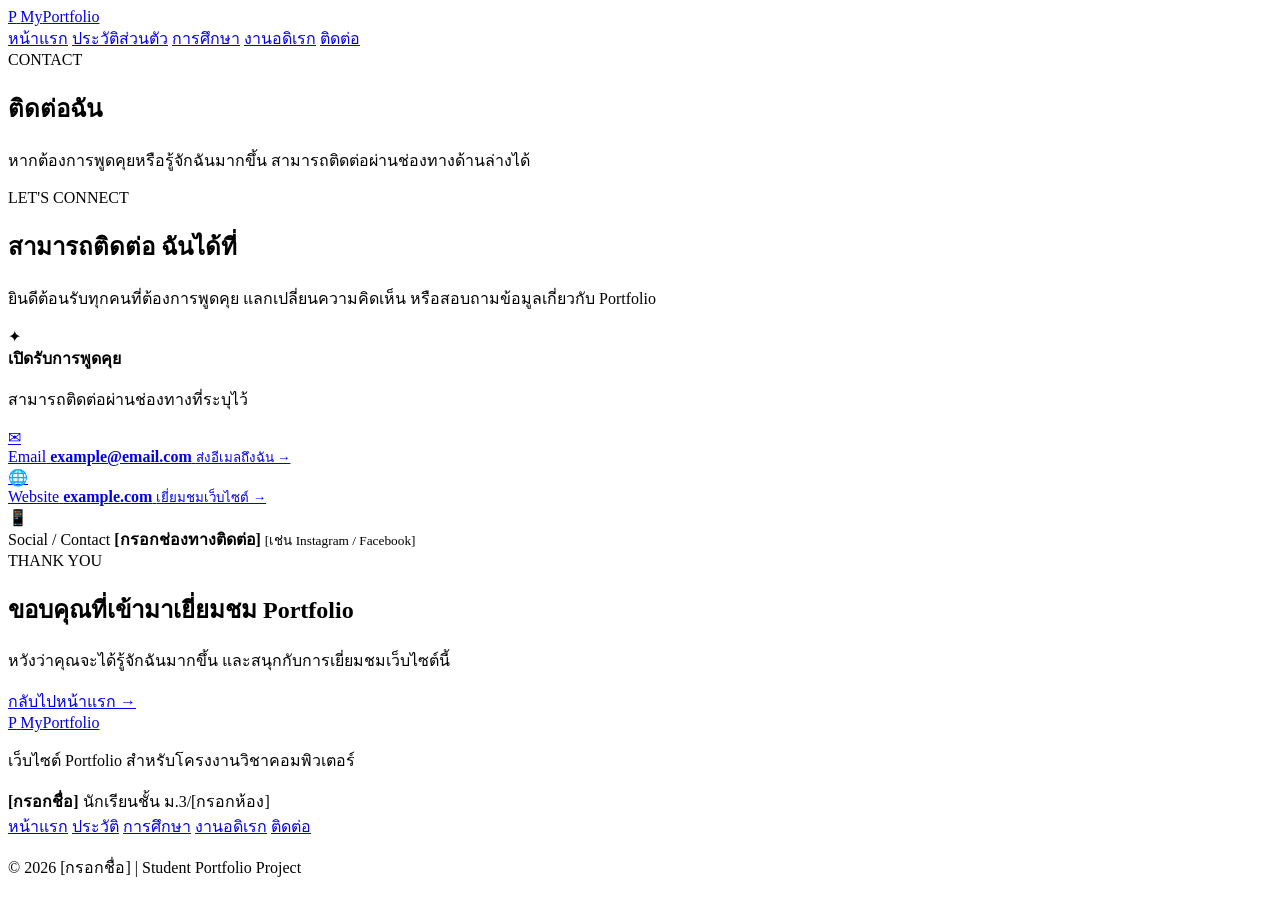
==== contact.html @ 507c23e7 "Create contact.html" ====
<!DOCTYPE html>
<html lang="th">
<head>
    <meta charset="UTF-8">
    <meta name="viewport" content="width=device-width, initial-scale=1.0">
    <meta name="description" content="ช่องทางการติดต่อของนักเรียน">
    <title>My Portfolio | ติดต่อ</title>

    <link rel="stylesheet" href="style.css">
</head>

<body>

    <!-- Navigation -->
    <header class="site-header">
        <nav class="navbar container">

            <a href="index.html" class="logo">
                <span class="logo-mark">P</span>
                <span>My<span>Portfolio</span></span>
            </a>

            <div class="nav-links">
                <a href="index.html">หน้าแรก</a>
                <a href="profile.html">ประวัติส่วนตัว</a>
                <a href="education.html">การศึกษา</a>
                <a href="hobby.html">งานอดิเรก</a>
                <a href="contact.html" class="active">ติดต่อ</a>
            </div>

        </nav>
    </header>


    <main>

        <!-- Hero -->
        <section class="page-hero contact-hero">

            <div class="container">

                <span class="section-label">
                    CONTACT
                </span>

                <h1>ติดต่อฉัน</h1>

                <p>
                    หากต้องการพูดคุยหรือรู้จักฉันมากขึ้น
                    สามารถติดต่อผ่านช่องทางด้านล่างได้
                </p>

            </div>

        </section>


        <!-- Contact Main -->
        <section class="section">

            <div class="container contact-layout">

                <!-- Contact Intro -->
                <div class="contact-intro">

                    <span class="section-label">
                        LET'S CONNECT
                    </span>

                    <h2>
                        สามารถติดต่อ
                        <span>ฉันได้ที่</span>
                    </h2>

                    <p>
                        ยินดีต้อนรับทุกคนที่ต้องการพูดคุย
                        แลกเปลี่ยนความคิดเห็น หรือสอบถามข้อมูลเกี่ยวกับ Portfolio
                    </p>


                    <div class="contact-note">

                        <span class="contact-note-icon">✦</span>

                        <div>
                            <strong>เปิดรับการพูดคุย</strong>
                            <p>
                                สามารถติดต่อผ่านช่องทางที่ระบุไว้
                            </p>
                        </div>

                    </div>

                </div>


                <!-- Contact Cards -->
                <div class="contact-cards">

                    <a
                        href="mailto:example@email.com"
                        class="contact-card"
                    >

                        <div class="contact-card-icon">
                            ✉
                        </div>

                        <div>
                            <span>Email</span>
                            <strong>example@email.com</strong>
                            <small>ส่งอีเมลถึงฉัน →</small>
                        </div>

                    </a>


                    <a
                        href="https://example.com"
                        class="contact-card"
                        target="_blank"
                        rel="noopener noreferrer"
                    >

                        <div class="contact-card-icon">
                            🌐
                        </div>

                        <div>
                            <span>Website</span>
                            <strong>example.com</strong>
                            <small>เยี่ยมชมเว็บไซต์ →</small>
                        </div>

                    </a>


                    <div class="contact-card">

                        <div class="contact-card-icon">
                            📱
                        </div>

                        <div>
                            <span>Social / Contact</span>
                            <strong>[กรอกช่องทางติดต่อ]</strong>
                            <small>[เช่น Instagram / Facebook]</small>
                        </div>

                    </div>

                </div>

            </div>

        </section>


        <!-- Contact CTA -->
        <section class="section contact-cta-section">

            <div class="container">

                <div class="contact-cta">

                    <div class="cta-decoration">
                        <span></span>
                        <span></span>
                        <span></span>
                    </div>

                    <div class="contact-cta-content">

                        <span class="section-label light-label">
                            THANK YOU
                        </span>

                        <h2>
                            ขอบคุณที่เข้ามาเยี่ยมชม Portfolio
                        </h2>

                        <p>
                            หวังว่าคุณจะได้รู้จักฉันมากขึ้น
                            และสนุกกับการเยี่ยมชมเว็บไซต์นี้
                        </p>

                        <a href="index.html" class="btn btn-white">
                            กลับไปหน้าแรก →
                        </a>

                    </div>

                </div>

            </div>

        </section>

    </main>


    <!-- Footer -->
    <footer class="site-footer">

        <div class="container footer-grid">

            <div class="footer-brand">
                <a href="index.html" class="logo footer-logo">
                    <span class="logo-mark">P</span>
                    <span>My<span>Portfolio</span></span>
                </a>

                <p>
                    เว็บไซต์ Portfolio สำหรับโครงงานวิชาคอมพิวเตอร์
                </p>
            </div>

            <div class="footer-info">
                <strong>[กรอกชื่อ]</strong>
                <span>นักเรียนชั้น ม.3/[กรอกห้อง]</span>
            </div>

            <div class="footer-links">
                <a href="index.html">หน้าแรก</a>
                <a href="profile.html">ประวัติ</a>
                <a href="education.html">การศึกษา</a>
                <a href="hobby.html">งานอดิเรก</a>
                <a href="contact.html">ติดต่อ</a>
            </div>

        </div>

        <div class="container copyright">
            <p>
                © 2026 [กรอกชื่อ] | Student Portfolio Project
            </p>
        </div>

    </footer>

</body>
</html>
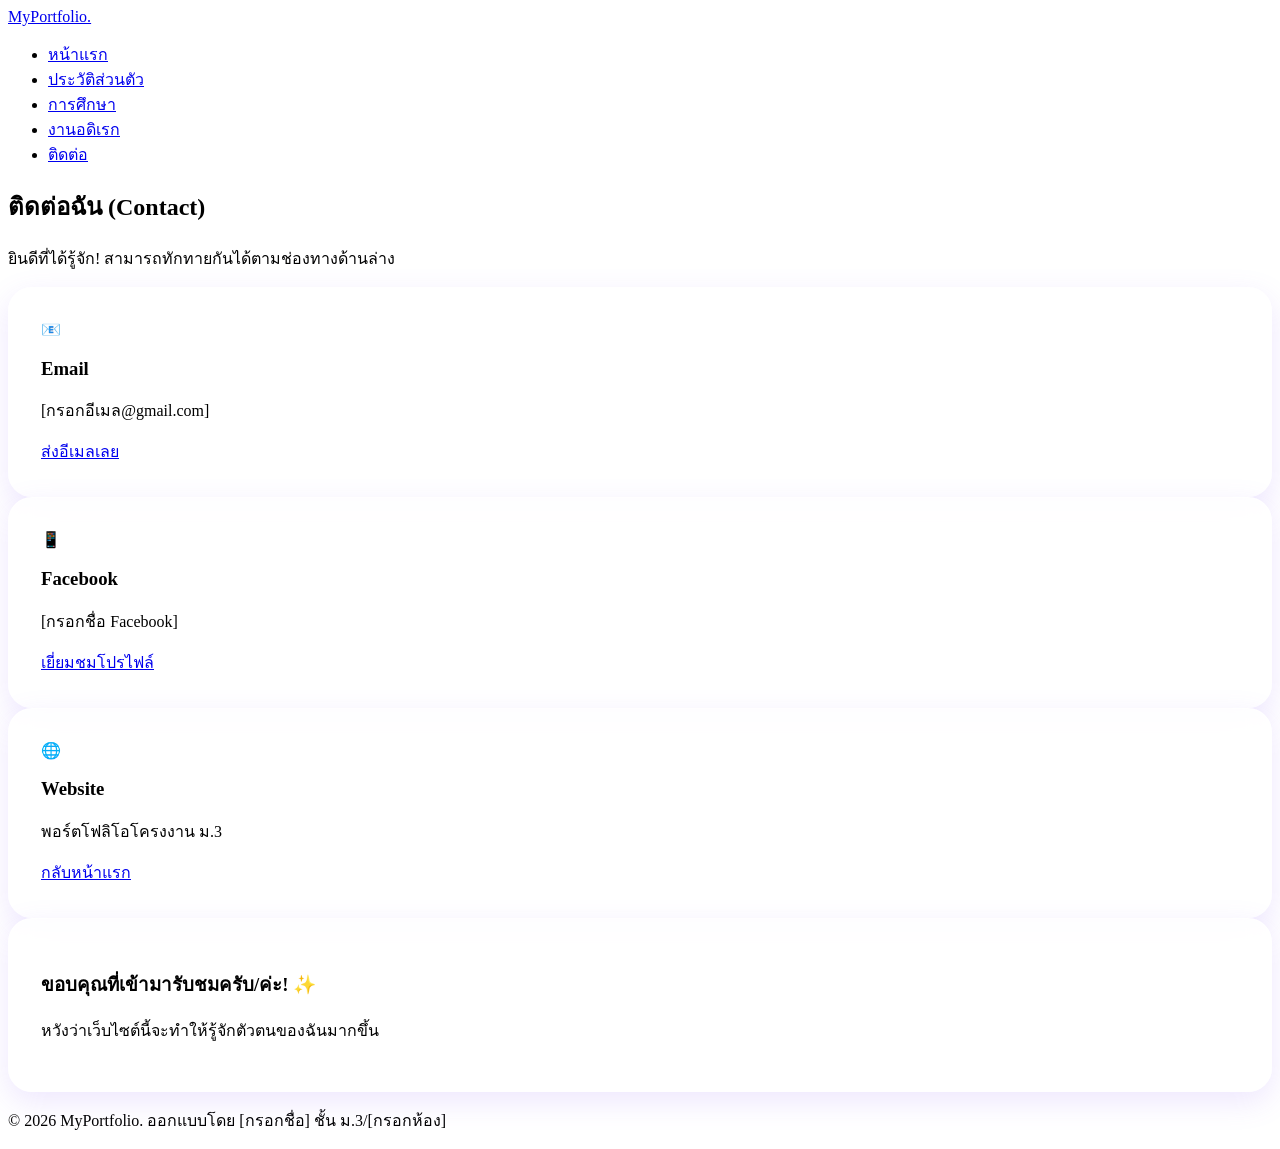
==== commit de287843: "Update contact.html" ====
--- a/contact.html
+++ b/contact.html
@@ -3,240 +3,74 @@
 <head>
     <meta charset="UTF-8">
     <meta name="viewport" content="width=device-width, initial-scale=1.0">
-    <meta name="description" content="ช่องทางการติดต่อของนักเรียน">
-    <title>My Portfolio | ติดต่อ</title>
-
+    <title>ติดต่อฉัน | My Portfolio</title>
     <link rel="stylesheet" href="style.css">
 </head>
+<body>
+    <div class="bg-shape shape-2"></div>
 
-<body>
+    <nav class="navbar">
+        <div class="nav-container">
+            <a href="index.html" class="logo">MyPortfolio.</a>
+            <ul class="nav-links">
+                <li><a href="index.html">หน้าแรก</a></li>
+                <li><a href="profile.html">ประวัติส่วนตัว</a></li>
+                <li><a href="education.html">การศึกษา</a></li>
+                <li><a href="hobby.html">งานอดิเรก</a></li>
+                <li><a href="contact.html" class="active">ติดต่อ</a></li>
+            </ul>
+        </div>
+    </nav>
 
-    <!-- Navigation -->
-    <header class="site-header">
-        <nav class="navbar container">
+    <main class="container">
+        <div class="section-header hidden-on-scroll">
+            <h2 class="animated-text">ติดต่อฉัน (Contact)</h2>
+            <p>ยินดีที่ได้รู้จัก! สามารถทักทายกันได้ตามช่องทางด้านล่าง</p>
+        </div>
 
-            <a href="index.html" class="logo">
-                <span class="logo-mark">P</span>
-                <span>My<span>Portfolio</span></span>
-            </a>
+        <section class="contact-section">
+            <div class="contact-grid">
+                <div class="card contact-card hidden-on-scroll" style="transition-delay: 100ms;">
+                    <div class="contact-icon pulse-anim">📧</div>
+                    <h3>Email</h3>
+                    <p>[กรอกอีเมล@gmail.com]</p>
+                    <a href="mailto:yourmail@example.com" class="btn btn-outline small-btn">ส่งอีเมลเลย</a>
+                </div>
 
-            <div class="nav-links">
-                <a href="index.html">หน้าแรก</a>
-                <a href="profile.html">ประวัติส่วนตัว</a>
-                <a href="education.html">การศึกษา</a>
-                <a href="hobby.html">งานอดิเรก</a>
-                <a href="contact.html" class="active">ติดต่อ</a>
+                <div class="card contact-card hidden-on-scroll" style="transition-delay: 200ms;">
+                    <div class="contact-icon float-anim">📱</div>
+                    <h3>Facebook</h3>
+                    <p>[กรอกชื่อ Facebook]</p>
+                    <a href="#" class="btn btn-outline small-btn">เยี่ยมชมโปรไฟล์</a>
+                </div>
+
+                <div class="card contact-card hidden-on-scroll" style="transition-delay: 300ms;">
+                    <div class="contact-icon">🌐</div>
+                    <h3>Website</h3>
+                    <p>พอร์ตโฟลิโอโครงงาน ม.3</p>
+                    <a href="index.html" class="btn btn-primary shiny-btn small-btn">กลับหน้าแรก</a>
+                </div>
             </div>
 
-        </nav>
-    </header>
-
-
-    <main>
-
-        <!-- Hero -->
-        <section class="page-hero contact-hero">
-
-            <div class="container">
-
-                <span class="section-label">
-                    CONTACT
-                </span>
-
-                <h1>ติดต่อฉัน</h1>
-
-                <p>
-                    หากต้องการพูดคุยหรือรู้จักฉันมากขึ้น
-                    สามารถติดต่อผ่านช่องทางด้านล่างได้
-                </p>
-
+            <div class="cta-section card mt-4 text-center hidden-on-scroll" style="transition-delay: 400ms;">
+                <h3 class="animated-text">ขอบคุณที่เข้ามารับชมครับ/ค่ะ! ✨</h3>
+                <p>หวังว่าเว็บไซต์นี้จะทำให้รู้จักตัวตนของฉันมากขึ้น</p>
             </div>
-
         </section>
-
-
-        <!-- Contact Main -->
-        <section class="section">
-
-            <div class="container contact-layout">
-
-                <!-- Contact Intro -->
-                <div class="contact-intro">
-
-                    <span class="section-label">
-                        LET'S CONNECT
-                    </span>
-
-                    <h2>
-                        สามารถติดต่อ
-                        <span>ฉันได้ที่</span>
-                    </h2>
-
-                    <p>
-                        ยินดีต้อนรับทุกคนที่ต้องการพูดคุย
-                        แลกเปลี่ยนความคิดเห็น หรือสอบถามข้อมูลเกี่ยวกับ Portfolio
-                    </p>
-
-
-                    <div class="contact-note">
-
-                        <span class="contact-note-icon">✦</span>
-
-                        <div>
-                            <strong>เปิดรับการพูดคุย</strong>
-                            <p>
-                                สามารถติดต่อผ่านช่องทางที่ระบุไว้
-                            </p>
-                        </div>
-
-                    </div>
-
-                </div>
-
-
-                <!-- Contact Cards -->
-                <div class="contact-cards">
-
-                    <a
-                        href="mailto:example@email.com"
-                        class="contact-card"
-                    >
-
-                        <div class="contact-card-icon">
-                            ✉
-                        </div>
-
-                        <div>
-                            <span>Email</span>
-                            <strong>example@email.com</strong>
-                            <small>ส่งอีเมลถึงฉัน →</small>
-                        </div>
-
-                    </a>
-
-
-                    <a
-                        href="https://example.com"
-                        class="contact-card"
-                        target="_blank"
-                        rel="noopener noreferrer"
-                    >
-
-                        <div class="contact-card-icon">
-                            🌐
-                        </div>
-
-                        <div>
-                            <span>Website</span>
-                            <strong>example.com</strong>
-                            <small>เยี่ยมชมเว็บไซต์ →</small>
-                        </div>
-
-                    </a>
-
-
-                    <div class="contact-card">
-
-                        <div class="contact-card-icon">
-                            📱
-                        </div>
-
-                        <div>
-                            <span>Social / Contact</span>
-                            <strong>[กรอกช่องทางติดต่อ]</strong>
-                            <small>[เช่น Instagram / Facebook]</small>
-                        </div>
-
-                    </div>
-
-                </div>
-
-            </div>
-
-        </section>
-
-
-        <!-- Contact CTA -->
-        <section class="section contact-cta-section">
-
-            <div class="container">
-
-                <div class="contact-cta">
-
-                    <div class="cta-decoration">
-                        <span></span>
-                        <span></span>
-                        <span></span>
-                    </div>
-
-                    <div class="contact-cta-content">
-
-                        <span class="section-label light-label">
-                            THANK YOU
-                        </span>
-
-                        <h2>
-                            ขอบคุณที่เข้ามาเยี่ยมชม Portfolio
-                        </h2>
-
-                        <p>
-                            หวังว่าคุณจะได้รู้จักฉันมากขึ้น
-                            และสนุกกับการเยี่ยมชมเว็บไซต์นี้
-                        </p>
-
-                        <a href="index.html" class="btn btn-white">
-                            กลับไปหน้าแรก →
-                        </a>
-
-                    </div>
-
-                </div>
-
-            </div>
-
-        </section>
-
     </main>
 
-
-    <!-- Footer -->
-    <footer class="site-footer">
-
-        <div class="container footer-grid">
-
-            <div class="footer-brand">
-                <a href="index.html" class="logo footer-logo">
-                    <span class="logo-mark">P</span>
-                    <span>My<span>Portfolio</span></span>
-                </a>
-
-                <p>
-                    เว็บไซต์ Portfolio สำหรับโครงงานวิชาคอมพิวเตอร์
-                </p>
-            </div>
-
-            <div class="footer-info">
-                <strong>[กรอกชื่อ]</strong>
-                <span>นักเรียนชั้น ม.3/[กรอกห้อง]</span>
-            </div>
-
-            <div class="footer-links">
-                <a href="index.html">หน้าแรก</a>
-                <a href="profile.html">ประวัติ</a>
-                <a href="education.html">การศึกษา</a>
-                <a href="hobby.html">งานอดิเรก</a>
-                <a href="contact.html">ติดต่อ</a>
-            </div>
-
-        </div>
-
-        <div class="container copyright">
-            <p>
-                © 2026 [กรอกชื่อ] | Student Portfolio Project
-            </p>
-        </div>
-
+    <footer class="footer">
+        <p>&copy; 2026 MyPortfolio. ออกแบบโดย [กรอกชื่อ] ชั้น ม.3/[กรอกห้อง]</p>
     </footer>
 
+    <div class="cursor-glow"></div>
+    <script>
+        const glow = document.querySelector('.cursor-glow');
+        document.addEventListener('mousemove', (e) => { glow.style.left = e.clientX + 'px'; glow.style.top = e.clientY + 'px'; });
+        const observer = new IntersectionObserver((entries) => {
+            entries.forEach(entry => { if (entry.isIntersecting) entry.target.classList.add('show-on-scroll'); });
+        });
+        document.querySelectorAll('.hidden-on-scroll').forEach((el) => observer.observe(el));
+    </script>
 </body>
 </html>
--- a/style.css
+++ b/style.css
@@ -0,0 +1,48 @@
+/* แทนที่ตัวแปร :root เดิม */
+:root {
+    --primary: #8b5cf6;     /* ม่วงสดใสขึ้น */
+    --secondary: #ec4899;   /* ชมพูสดใสขึ้น */
+    --accent: #3b82f6;      /* ฟ้าสดใสขึ้น */
+    /* พื้นหลังแบบสดใสและมีมิติ */
+    --bg-gradient: linear-gradient(135deg, #fdf4ff 0%, #e0e7ff 50%, #dbeafe 100%);
+    --text-dark: #1e1b4b;
+    --text-light: #4f46e5;
+    --white: #ffffff;
+    --footer-bg: #312e81;   
+    --glass-bg: rgba(255, 255, 255, 0.85);
+    --glass-border: rgba(255, 255, 255, 0.6);
+    --shadow-soft: 0 10px 30px rgba(139, 92, 246, 0.15);
+    --shadow-hover: 0 20px 40px rgba(236, 72, 153, 0.3);
+    /* เปลี่ยน Transition ให้มีความเด้ง (Bouncy) */
+    --transition: transform 0.4s cubic-bezier(0.175, 0.885, 0.32, 1.275), box-shadow 0.4s ease;
+    --border-radius: 24px;
+}
+
+/* แทนที่ Hover ของ Card เดิม */
+.card {
+    background: var(--glass-bg);
+    backdrop-filter: blur(12px);
+    -webkit-backdrop-filter: blur(12px);
+    border: 1px solid var(--glass-border);
+    border-radius: var(--border-radius);
+    padding: 2rem;
+    box-shadow: var(--shadow-soft);
+    transition: var(--transition);
+}
+
+.card:hover {
+    transform: translateY(-12px) scale(1.02); /* เด้งขึ้นและขยายขนาดเล็กน้อย */
+    box-shadow: var(--shadow-hover);
+    border: 1px solid rgba(236, 72, 153, 0.4); /* ขอบเรืองแสงสีชมพู */
+}
+
+/* อัปเกรด Animation การโหลดหน้าเว็บให้เด้งสวยงาม */
+.fade-in-up {
+    animation: bounceInUp 1s cubic-bezier(0.175, 0.885, 0.32, 1.275) forwards;
+    opacity: 0;
+}
+
+@keyframes bounceInUp {
+    0% { opacity: 0; transform: translateY(50px) scale(0.9); }
+    100% { opacity: 1; transform: translateY(0) scale(1); }
+}
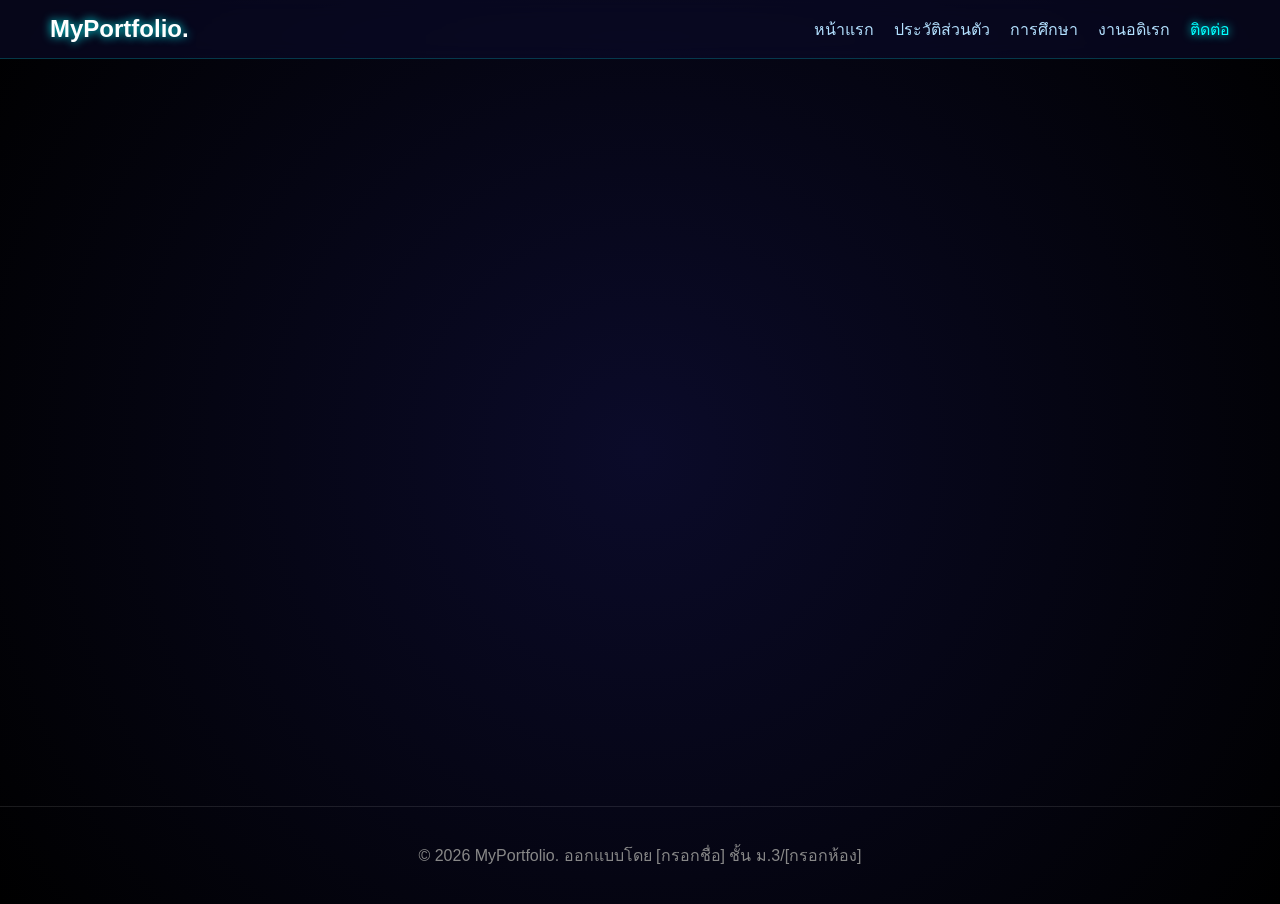
==== commit 640329fa: "Update contact.html" ====
--- a/contact.html
+++ b/contact.html
@@ -4,10 +4,195 @@
     <meta charset="UTF-8">
     <meta name="viewport" content="width=device-width, initial-scale=1.0">
     <title>ติดต่อฉัน | My Portfolio</title>
-    <link rel="stylesheet" href="style.css">
+    <style>
+        /* =========================================
+           1. ตั้งค่าพื้นฐานและพื้นหลังอวกาศ
+           ========================================= */
+        body, html {
+            margin: 0;
+            padding: 0;
+            width: 100%;
+            min-height: 100vh;
+            background: radial-gradient(circle at center, #0B0B2A 0%, #000000 100%);
+            font-family: 'Segoe UI', Tahoma, Geneva, Verdana, sans-serif;
+            color: white;
+            overflow-x: hidden;
+        }
+
+        #spaceCanvas {
+            position: fixed;
+            top: 0;
+            left: 0;
+            width: 100%;
+            height: 100%;
+            z-index: -1; /* ให้อยู่หลังสุด */
+        }
+
+        /* =========================================
+           2. Navbar โปร่งแสง (Glassmorphism)
+           ========================================= */
+        .navbar {
+            background: rgba(11, 11, 42, 0.6);
+            backdrop-filter: blur(10px);
+            border-bottom: 1px solid rgba(0, 255, 255, 0.2);
+            padding: 15px 50px;
+            position: sticky;
+            top: 0;
+            z-index: 100;
+        }
+
+        .nav-container {
+            display: flex;
+            justify-content: space-between;
+            align-items: center;
+            max-width: 1200px;
+            margin: 0 auto;
+        }
+
+        .logo {
+            color: #fff;
+            text-decoration: none;
+            font-size: 1.5rem;
+            font-weight: bold;
+            text-shadow: 0 0 10px #0ff;
+        }
+
+        .nav-links {
+            list-style: none;
+            display: flex;
+            gap: 20px;
+            margin: 0;
+            padding: 0;
+        }
+
+        .nav-links a {
+            color: #b3e0ff;
+            text-decoration: none;
+            transition: 0.3s;
+        }
+
+        .nav-links a:hover, .nav-links a.active {
+            color: #0ff;
+            text-shadow: 0 0 10px #0ff;
+        }
+
+        /* =========================================
+           3. โครงสร้างเนื้อหาหลัก
+           ========================================= */
+        .container {
+            max-width: 1000px;
+            margin: 40px auto;
+            padding: 0 20px;
+            position: relative;
+            z-index: 1;
+        }
+
+        .section-header {
+            text-align: center;
+            margin-bottom: 40px;
+        }
+
+        .animated-text {
+            font-size: 2.5rem;
+            color: #fff;
+            text-shadow: 0 0 10px #fff, 0 0 20px #0ff, 0 0 30px #0ff;
+            margin-bottom: 10px;
+        }
+
+        /* =========================================
+           4. Card (กล่องเนื้อหาแบบอวกาศ)
+           ========================================= */
+        .contact-grid {
+            display: grid;
+            grid-template-columns: repeat(auto-fit, minmax(250px, 1fr));
+            gap: 20px;
+        }
+
+        .card {
+            background: rgba(255, 255, 255, 0.05);
+            backdrop-filter: blur(8px);
+            border: 1px solid rgba(0, 255, 255, 0.2);
+            border-radius: 15px;
+            padding: 30px 20px;
+            text-align: center;
+            transition: transform 0.3s, box-shadow 0.3s;
+        }
+
+        .card:hover {
+            transform: translateY(-5px);
+            box-shadow: 0 0 20px rgba(0, 255, 255, 0.4);
+            border-color: rgba(0, 255, 255, 0.6);
+        }
+
+        .contact-icon {
+            font-size: 3rem;
+            margin-bottom: 15px;
+        }
+
+        /* =========================================
+           5. ปุ่มต่างๆ (Buttons)
+           ========================================= */
+        .btn {
+            display: inline-block;
+            padding: 10px 20px;
+            border-radius: 25px;
+            text-decoration: none;
+            margin-top: 15px;
+            transition: 0.3s;
+            font-size: 0.9rem;
+        }
+
+        .btn-outline {
+            border: 1px solid #0ff;
+            color: #0ff;
+        }
+
+        .btn-outline:hover {
+            background: #0ff;
+            color: #000;
+            box-shadow: 0 0 15px #0ff;
+        }
+
+        .btn-primary {
+            background: #8a2be2;
+            color: #fff;
+            border: 1px solid #8a2be2;
+        }
+
+        .btn-primary:hover {
+            background: #9932cc;
+            box-shadow: 0 0 15px #8a2be2;
+        }
+
+        /* =========================================
+           6. Footer และ Animation ปรากฏตัว
+           ========================================= */
+        .footer {
+            text-align: center;
+            padding: 20px;
+            margin-top: 50px;
+            border-top: 1px solid rgba(255, 255, 255, 0.1);
+            color: #888;
+        }
+
+        .mt-4 { margin-top: 40px; }
+
+        /* Scroll Animation Classes */
+        .hidden-on-scroll {
+            opacity: 0;
+            transform: translateY(30px);
+            transition: opacity 0.8s ease-out, transform 0.8s ease-out;
+        }
+
+        .show-on-scroll {
+            opacity: 1;
+            transform: translateY(0);
+        }
+    </style>
 </head>
 <body>
-    <div class="bg-shape shape-2"></div>
+
+    <canvas id="spaceCanvas"></canvas>
 
     <nav class="navbar">
         <div class="nav-container">
@@ -25,7 +210,7 @@
     <main class="container">
         <div class="section-header hidden-on-scroll">
             <h2 class="animated-text">ติดต่อฉัน (Contact)</h2>
-            <p>ยินดีที่ได้รู้จัก! สามารถทักทายกันได้ตามช่องทางด้านล่าง</p>
+            <p>ยินดีที่ได้รู้จัก! สามารถทักทายกันได้ตามช่องทางด้านล่าง 🌌</p>
         </div>
 
         <section class="contact-section">
@@ -52,9 +237,9 @@
                 </div>
             </div>
 
-            <div class="cta-section card mt-4 text-center hidden-on-scroll" style="transition-delay: 400ms;">
-                <h3 class="animated-text">ขอบคุณที่เข้ามารับชมครับ/ค่ะ! ✨</h3>
-                <p>หวังว่าเว็บไซต์นี้จะทำให้รู้จักตัวตนของฉันมากขึ้น</p>
+            <div class="card mt-4 text-center hidden-on-scroll" style="transition-delay: 400ms;">
+                <h3 class="animated-text" style="font-size: 1.8rem;">ขอบคุณที่เข้ามารับชมครับ/ค่ะ! ✨</h3>
+                <p>หวังว่าเว็บไซต์นี้จะทำให้รู้จักตัวตนของฉันมากขึ้น (ลองคลิกที่ว่างๆ ดูสิ!)</p>
             </div>
         </section>
     </main>
@@ -63,14 +248,38 @@
         <p>&copy; 2026 MyPortfolio. ออกแบบโดย [กรอกชื่อ] ชั้น ม.3/[กรอกห้อง]</p>
     </footer>
 
-    <div class="cursor-glow"></div>
     <script>
-        const glow = document.querySelector('.cursor-glow');
-        document.addEventListener('mousemove', (e) => { glow.style.left = e.clientX + 'px'; glow.style.top = e.clientY + 'px'; });
-        const observer = new IntersectionObserver((entries) => {
-            entries.forEach(entry => { if (entry.isIntersecting) entry.target.classList.add('show-on-scroll'); });
-        });
-        document.querySelectorAll('.hidden-on-scroll').forEach((el) => observer.observe(el));
-    </script>
-</body>
-</html>
+        /* === ระบบดาราศาสตร์ (Space Effect) === */
+        const canvas = document.getElementById('spaceCanvas');
+        const ctx = canvas.getContext('2d');
+
+        function resizeCanvas() {
+            canvas.width = window.innerWidth;
+            canvas.height = window.innerHeight;
+        }
+        window.addEventListener('resize', resizeCanvas);
+        resizeCanvas();
+
+        let particles = [];
+        let stars = [];
+
+        // สร้างดาวพื้นหลัง
+        for(let i = 0; i < 200; i++) {
+            stars.push({
+                x: Math.random() * canvas.width,
+                y: Math.random() * canvas.height,
+                radius: Math.random() * 1.5,
+                alpha: Math.random()
+            });
+        }
+
+        class Particle {
+            constructor(x, y) {
+                this.x = x;
+                this.y = y;
+                this.velocity = { x: (Math.random() - 0.5) * 8, y: (Math.random() - 0.5) * 8 };
+                this.radius = Math.random() * 3 + 1;
+                const colors = ['#00ffff', '#8a2be2', '#ff00ff', '#ffffff', '#4169e1'];
+                this.color = colors[Math.floor(Math.random() * colors.length)];
+                this.alpha = 1;
+                this.decay
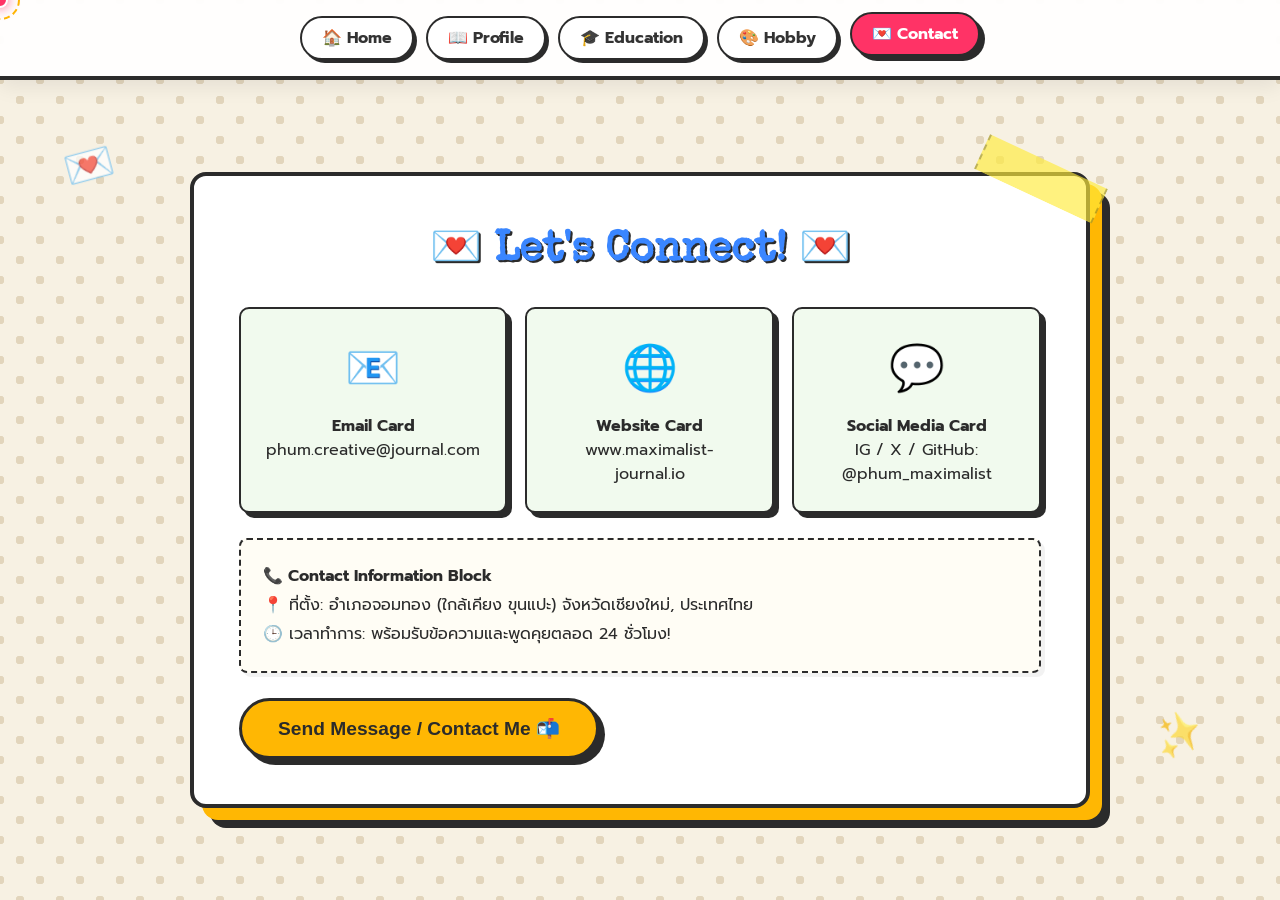
==== commit bc14de3f: "Update contact.html" ====
--- a/contact.html
+++ b/contact.html
@@ -3,283 +3,76 @@
 <head>
     <meta charset="UTF-8">
     <meta name="viewport" content="width=device-width, initial-scale=1.0">
-    <title>ติดต่อฉัน | My Portfolio</title>
-    <style>
-        /* =========================================
-           1. ตั้งค่าพื้นฐานและพื้นหลังอวกาศ
-           ========================================= */
-        body, html {
-            margin: 0;
-            padding: 0;
-            width: 100%;
-            min-height: 100vh;
-            background: radial-gradient(circle at center, #0B0B2A 0%, #000000 100%);
-            font-family: 'Segoe UI', Tahoma, Geneva, Verdana, sans-serif;
-            color: white;
-            overflow-x: hidden;
-        }
+    <title>Maximalist Journal - Contact</title>
+    <link rel="stylesheet" href="style.css">
+    <link href="https://fonts.googleapis.com/css2?family=Caveat:wght@700&family=Prompt:wght@400;600;800&family=Special+Elite&family=Sriracha&display=swap" rel="stylesheet">
+</head>
+<body class="scrapbook-bg">
 
-        #spaceCanvas {
-            position: fixed;
-            top: 0;
-            left: 0;
-            width: 100%;
-            height: 100%;
-            z-index: -1; /* ให้อยู่หลังสุด */
-        }
+    <div class="custom-cursor"></div>
+    <div class="cursor-follower"></div>
+    <div id="sparkle-container"></div>
 
-        /* =========================================
-           2. Navbar โปร่งแสง (Glassmorphism)
-           ========================================= */
-        .navbar {
-            background: rgba(11, 11, 42, 0.6);
-            backdrop-filter: blur(10px);
-            border-bottom: 1px solid rgba(0, 255, 255, 0.2);
-            padding: 15px 50px;
-            position: sticky;
-            top: 0;
-            z-index: 100;
-        }
+    <div class="bg-sticker s1">💌</div>
+    <div class="bg-sticker s4">✨</div>
 
-        .nav-container {
-            display: flex;
-            justify-content: space-between;
-            align-items: center;
-            max-width: 1200px;
-            margin: 0 auto;
-        }
-
-        .logo {
-            color: #fff;
-            text-decoration: none;
-            font-size: 1.5rem;
-            font-weight: bold;
-            text-shadow: 0 0 10px #0ff;
-        }
-
-        .nav-links {
-            list-style: none;
-            display: flex;
-            gap: 20px;
-            margin: 0;
-            padding: 0;
-        }
-
-        .nav-links a {
-            color: #b3e0ff;
-            text-decoration: none;
-            transition: 0.3s;
-        }
-
-        .nav-links a:hover, .nav-links a.active {
-            color: #0ff;
-            text-shadow: 0 0 10px #0ff;
-        }
-
-        /* =========================================
-           3. โครงสร้างเนื้อหาหลัก
-           ========================================= */
-        .container {
-            max-width: 1000px;
-            margin: 40px auto;
-            padding: 0 20px;
-            position: relative;
-            z-index: 1;
-        }
-
-        .section-header {
-            text-align: center;
-            margin-bottom: 40px;
-        }
-
-        .animated-text {
-            font-size: 2.5rem;
-            color: #fff;
-            text-shadow: 0 0 10px #fff, 0 0 20px #0ff, 0 0 30px #0ff;
-            margin-bottom: 10px;
-        }
-
-        /* =========================================
-           4. Card (กล่องเนื้อหาแบบอวกาศ)
-           ========================================= */
-        .contact-grid {
-            display: grid;
-            grid-template-columns: repeat(auto-fit, minmax(250px, 1fr));
-            gap: 20px;
-        }
-
-        .card {
-            background: rgba(255, 255, 255, 0.05);
-            backdrop-filter: blur(8px);
-            border: 1px solid rgba(0, 255, 255, 0.2);
-            border-radius: 15px;
-            padding: 30px 20px;
-            text-align: center;
-            transition: transform 0.3s, box-shadow 0.3s;
-        }
-
-        .card:hover {
-            transform: translateY(-5px);
-            box-shadow: 0 0 20px rgba(0, 255, 255, 0.4);
-            border-color: rgba(0, 255, 255, 0.6);
-        }
-
-        .contact-icon {
-            font-size: 3rem;
-            margin-bottom: 15px;
-        }
-
-        /* =========================================
-           5. ปุ่มต่างๆ (Buttons)
-           ========================================= */
-        .btn {
-            display: inline-block;
-            padding: 10px 20px;
-            border-radius: 25px;
-            text-decoration: none;
-            margin-top: 15px;
-            transition: 0.3s;
-            font-size: 0.9rem;
-        }
-
-        .btn-outline {
-            border: 1px solid #0ff;
-            color: #0ff;
-        }
-
-        .btn-outline:hover {
-            background: #0ff;
-            color: #000;
-            box-shadow: 0 0 15px #0ff;
-        }
-
-        .btn-primary {
-            background: #8a2be2;
-            color: #fff;
-            border: 1px solid #8a2be2;
-        }
-
-        .btn-primary:hover {
-            background: #9932cc;
-            box-shadow: 0 0 15px #8a2be2;
-        }
-
-        /* =========================================
-           6. Footer และ Animation ปรากฏตัว
-           ========================================= */
-        .footer {
-            text-align: center;
-            padding: 20px;
-            margin-top: 50px;
-            border-top: 1px solid rgba(255, 255, 255, 0.1);
-            color: #888;
-        }
-
-        .mt-4 { margin-top: 40px; }
-
-        /* Scroll Animation Classes */
-        .hidden-on-scroll {
-            opacity: 0;
-            transform: translateY(30px);
-            transition: opacity 0.8s ease-out, transform 0.8s ease-out;
-        }
-
-        .show-on-scroll {
-            opacity: 1;
-            transform: translateY(0);
-        }
-    </style>
-</head>
-<body>
-
-    <canvas id="spaceCanvas"></canvas>
-
-    <nav class="navbar">
-        <div class="nav-container">
-            <a href="index.html" class="logo">MyPortfolio.</a>
-            <ul class="nav-links">
-                <li><a href="index.html">หน้าแรก</a></li>
-                <li><a href="profile.html">ประวัติส่วนตัว</a></li>
-                <li><a href="education.html">การศึกษา</a></li>
-                <li><a href="hobby.html">งานอดิเรก</a></li>
-                <li><a href="contact.html" class="active">ติดต่อ</a></li>
-            </ul>
-        </div>
+    <nav class="journal-nav">
+        <a href="index.html" class="nav-item">🏠 Home</a>
+        <a href="profile.html" class="nav-item">📖 Profile</a>
+        <a href="education.html" class="nav-item">🎓 Education</a>
+        <a href="hobby.html" class="nav-item">🎨 Hobby</a>
+        <a href="contact.html" class="nav-item active">💌 Contact</a>
     </nav>
 
-    <main class="container">
-        <div class="section-header hidden-on-scroll">
-            <h2 class="animated-text">ติดต่อฉัน (Contact)</h2>
-            <p>ยินดีที่ได้รู้จัก! สามารถทักทายกันได้ตามช่องทางด้านล่าง 🌌</p>
-        </div>
+    <main class="page-container" id="contact">
+        <div class="scrapbook-card tilt-card">
+            <div class="tape corner-tape-2"></div>
+            <h2 class="page-heading">💌 Let's Connect! 💌</h2>
 
-        <section class="contact-section">
-            <div class="contact-grid">
-                <div class="card contact-card hidden-on-scroll" style="transition-delay: 100ms;">
-                    <div class="contact-icon pulse-anim">📧</div>
-                    <h3>Email</h3>
-                    <p>[กรอกอีเมล@gmail.com]</p>
-                    <a href="mailto:yourmail@example.com" class="btn btn-outline small-btn">ส่งอีเมลเลย</a>
+            <div class="contact-cards-container">
+                <div class="contact-card tilt-card">
+                    <span>📧</span>
+                    <h4>Email Card</h4>
+                    <p>phum.creative@journal.com</p>
                 </div>
-
-                <div class="card contact-card hidden-on-scroll" style="transition-delay: 200ms;">
-                    <div class="contact-icon float-anim">📱</div>
-                    <h3>Facebook</h3>
-                    <p>[กรอกชื่อ Facebook]</p>
-                    <a href="#" class="btn btn-outline small-btn">เยี่ยมชมโปรไฟล์</a>
+                <div class="contact-card tilt-card">
+                    <span>🌐</span>
+                    <h4>Website Card</h4>
+                    <p>www.maximalist-journal.io</p>
                 </div>
-
-                <div class="card contact-card hidden-on-scroll" style="transition-delay: 300ms;">
-                    <div class="contact-icon">🌐</div>
-                    <h3>Website</h3>
-                    <p>พอร์ตโฟลิโอโครงงาน ม.3</p>
-                    <a href="index.html" class="btn btn-primary shiny-btn small-btn">กลับหน้าแรก</a>
+                <div class="contact-card tilt-card">
+                    <span>💬</span>
+                    <h4>Social Media Card</h4>
+                    <p>IG / X / GitHub: @phum_maximalist</p>
                 </div>
             </div>
 
-            <div class="card mt-4 text-center hidden-on-scroll" style="transition-delay: 400ms;">
-                <h3 class="animated-text" style="font-size: 1.8rem;">ขอบคุณที่เข้ามารับชมครับ/ค่ะ! ✨</h3>
-                <p>หวังว่าเว็บไซต์นี้จะทำให้รู้จักตัวตนของฉันมากขึ้น (ลองคลิกที่ว่างๆ ดูสิ!)</p>
+            <div class="contact-info-block paper-note">
+                <h4>📞 Contact Information Block</h4>
+                <p>📍 ที่ตั้ง: อำเภอจอมทอง (ใกล้เคียง ขุนแปะ) จังหวัดเชียงใหม่, ประเทศไทย</p>
+                <p>🕒 เวลาทำการ: พร้อมรับข้อความและพูดคุยตลอด 24 ชั่วโมง!</p>
             </div>
-        </section>
+
+            <div class="action-wrapper">
+                <button class="cta-button pulse-anim contact-trigger" id="openModal">Send Message / Contact Me 📬</button>
+            </div>
+        </div>
     </main>
 
-    <footer class="footer">
-        <p>&copy; 2026 MyPortfolio. ออกแบบโดย [กรอกชื่อ] ชั้น ม.3/[กรอกห้อง]</p>
-    </footer>
+    <!-- Modal Popup -->
+    <div class="modal-overlay" id="contactModal">
+        <div class="modal-content tilt-card">
+            <span class="close-modal" id="closeModal">&times;</span>
+            <h3>✨ Send a Love Letter ✨</h3>
+            <form onsubmit="event.preventDefault(); alert('ส่งข้อความเรียบร้อยแล้วจ้า! ขอบคุณที่แวะมาเยือน 💖');">
+                <input type="text" placeholder="ชื่อของคุณ..." required>
+                <input type="email" placeholder="อีเมลของคุณ..." required>
+                <textarea placeholder="พิมพ์ข้อความหาฉันตรงนี้..." rows="4" required></textarea>
+                <button type="submit" class="cta-button">Dispatch Message 🚀</button>
+            </form>
+        </div>
+    </div>
 
-    <script>
-        /* === ระบบดาราศาสตร์ (Space Effect) === */
-        const canvas = document.getElementById('spaceCanvas');
-        const ctx = canvas.getContext('2d');
-
-        function resizeCanvas() {
-            canvas.width = window.innerWidth;
-            canvas.height = window.innerHeight;
-        }
-        window.addEventListener('resize', resizeCanvas);
-        resizeCanvas();
-
-        let particles = [];
-        let stars = [];
-
-        // สร้างดาวพื้นหลัง
-        for(let i = 0; i < 200; i++) {
-            stars.push({
-                x: Math.random() * canvas.width,
-                y: Math.random() * canvas.height,
-                radius: Math.random() * 1.5,
-                alpha: Math.random()
-            });
-        }
-
-        class Particle {
-            constructor(x, y) {
-                this.x = x;
-                this.y = y;
-                this.velocity = { x: (Math.random() - 0.5) * 8, y: (Math.random() - 0.5) * 8 };
-                this.radius = Math.random() * 3 + 1;
-                const colors = ['#00ffff', '#8a2be2', '#ff00ff', '#ffffff', '#4169e1'];
-                this.color = colors[Math.floor(Math.random() * colors.length)];
-                this.alpha = 1;
-                this.decay
+    <script src="script.js"></script>
+</body>
+</html>
--- a/style.css
+++ b/style.css
@@ -0,0 +1,511 @@
+/* Global Reset & Cursors */
+* {
+    box-sizing: border-box;
+    margin: 0;
+    padding: 0;
+    cursor: none !important;
+}
+
+body.scrapbook-bg {
+    background-color: #f7f1e3;
+    background-image: 
+        radial-gradient(#e2d5bc 15%, transparent 16%),
+        radial-gradient(#e2d5bc 15%, transparent 16%);
+    background-size: 40px 40px;
+    background-position: 0 0, 20px 20px;
+    font-family: 'Prompt', sans-serif;
+    color: #2b2b2b;
+    min-height: 100vh;
+    overflow-x: hidden;
+    position: relative;
+}
+
+/* Advanced Custom Cursors */
+.custom-cursor {
+    position: fixed;
+    width: 16px;
+    height: 16px;
+    background: #ff3366;
+    border: 2px solid #ffffff;
+    border-radius: 50%;
+    pointer-events: none;
+    transform: translate(-50%, -50%);
+    z-index: 10000;
+    box-shadow: 0 0 12px rgba(255, 51, 102, 0.8);
+    transition: transform 0.1s ease;
+}
+
+.cursor-follower {
+    position: fixed;
+    width: 40px;
+    height: 40px;
+    border: 2px dashed #ffb703;
+    border-radius: 50%;
+    pointer-events: none;
+    transform: translate(-50%, -50%);
+    z-index: 9999;
+    transition: all 0.15s ease-out;
+}
+
+/* Background Floating Stickers */
+.bg-sticker {
+    position: fixed;
+    font-size: 2.5rem;
+    z-index: 1;
+    opacity: 0.7;
+    pointer-events: none;
+    animation: floatBg 6s infinite ease-in-out alternate;
+}
+.s1 { top: 15%; left: 5%; animation-delay: 0s; transform: rotate(-15deg); }
+.s2 { top: 25%; right: 7%; animation-delay: 1.5s; transform: rotate(20deg); }
+.s3 { bottom: 10%; left: 8%; animation-delay: 3s; transform: rotate(10deg); }
+.s4 { bottom: 15%; right: 6%; animation-delay: 4.5s; transform: rotate(-25deg); }
+
+@keyframes floatBg {
+    0% { transform: translateY(0px) rotate(0deg); }
+    100% { transform: translateY(-15px) rotate(10deg); }
+}
+
+/* Sparkle Effect */
+#sparkle-container {
+    position: fixed;
+    top: 0; left: 0;
+    width: 100%; height: 100%;
+    pointer-events: none;
+    z-index: 9998;
+}
+
+.sparkle {
+    position: absolute;
+    width: 12px; height: 12px;
+    background: #ffb703;
+    clip-path: polygon(50% 0%, 61% 35%, 98% 35%, 68% 57%, 79% 91%, 50% 70%, 21% 91%, 32% 57%, 2% 35%, 39% 35%);
+    animation: sparkleAnim 0.7s forwards linear;
+}
+
+@keyframes sparkleAnim {
+    0% { transform: scale(0) rotate(0deg); opacity: 1; }
+    100% { transform: scale(1.6) rotate(180deg); opacity: 0; }
+}
+
+/* Sticky Navigation Menu */
+.journal-nav {
+    display: flex;
+    justify-content: center;
+    gap: 12px;
+    padding: 16px;
+    background: rgba(255, 255, 255, 0.92);
+    backdrop-filter: blur(8px);
+    border-bottom: 4px solid #2b2b2b;
+    box-shadow: 0 6px 20px rgba(0,0,0,0.08);
+    position: sticky;
+    top: 0;
+    z-index: 100;
+}
+
+.nav-item {
+    text-decoration: none;
+    font-weight: 700;
+    color: #333;
+    background: #fff;
+    padding: 8px 20px;
+    border: 2px solid #2b2b2b;
+    border-radius: 25px;
+    box-shadow: 3px 3px 0px #2b2b2b;
+    transition: all 0.2s cubic-bezier(0.175, 0.885, 0.32, 1.275);
+}
+
+.nav-item:hover, .nav-item.active {
+    background: #ff3366;
+    color: #fff;
+    transform: translateY(-4px);
+    box-shadow: 5px 5px 0px #2b2b2b;
+}
+
+/* Page Containers */
+.page-container {
+    display: flex;
+    justify-content: center;
+    align-items: center;
+    padding: 50px 20px;
+    min-height: calc(100vh - 80px);
+}
+
+/* Scrapbook Maximalist Cards */
+.scrapbook-card, .journal-cover {
+    background: #ffffff;
+    border: 4px solid #2b2b2b;
+    border-radius: 16px;
+    padding: 45px;
+    max-width: 900px;
+    width: 100%;
+    box-shadow: 12px 12px 0px #ffb703, 20px 20px 0px #2b2b2b;
+    position: relative;
+    margin: 20px auto;
+    transform-style: preserve-3d;
+    transition: transform 0.1s ease;
+}
+
+/* Paper Notes & Tapes */
+.paper-note {
+    background: #fffdf5;
+    border: 2px dashed #2b2b2b;
+    box-shadow: 4px 4px 0px rgba(0,0,0,0.05);
+    border-radius: 8px;
+}
+
+.tape {
+    position: absolute;
+    width: 130px;
+    height: 38px;
+    background: rgba(255, 235, 59, 0.65);
+    border-left: 2px dashed rgba(0,0,0,0.25);
+    border-right: 2px dashed rgba(0,0,0,0.25);
+    z-index: 10;
+}
+.top-tape { top: -16px; left: calc(50% - 65px); transform: rotate(-1.5deg); }
+.left-tape { top: 40px; left: -25px; transform: rotate(-85deg); }
+.corner-tape-1 { top: -16px; left: -20px; transform: rotate(-25deg); }
+.corner-tape-2 { top: -16px; right: -20px; transform: rotate(25deg); }
+.polaroid-tape { top: -14px; left: calc(50% - 60px); transform: rotate(2deg); }
+
+/* Cover Style */
+.journal-cover {
+    text-align: center;
+    background: #fff5f7;
+}
+
+.stamp-badge {
+    position: absolute;
+    top: 25px; right: 25px;
+    background: #ff3366;
+    color: white;
+    padding: 6px 14px;
+    border: 2px solid #2b2b2b;
+    font-weight: 800;
+    border-radius: 20px;
+    transform: rotate(8deg);
+    box-shadow: 3px 3px 0px #2b2b2b;
+}
+
+.journal-title {
+    font-family: 'Special Elite', cursive;
+    font-size: 3.8rem;
+    color: #d90429;
+    text-shadow: 3px 3px 0px #ffb703;
+    margin-bottom: 12px;
+}
+
+.journal-subtitle {
+    font-family: 'Caveat', cursive;
+    font-size: 1.9rem;
+    color: #666;
+    margin-bottom: 30px;
+}
+
+.polaroid-frame {
+    background: #fff;
+    padding: 18px 18px 50px 18px;
+    border: 3px solid #2b2b2b;
+    display: inline-block;
+    box-shadow: 6px 6px 0px rgba(0,0,0,0.15);
+    transform: rotate(-3deg);
+    margin-bottom: 30px;
+    position: relative;
+}
+
+.polaroid-frame img {
+    width: 270px;
+    height: 290px;
+    object-fit: cover;
+    border: 2px solid #2b2b2b;
+}
+
+.polaroid-caption {
+    font-family: 'Caveat', cursive;
+    font-size: 1.8rem;
+    margin-top: 12px;
+    color: #2b2b2b;
+}
+
+/* Call to Action Buttons */
+.action-wrapper {
+    margin-top: 15px;
+}
+
+.cta-button {
+    display: inline-block;
+    background: #ffb703;
+    color: #2b2b2b;
+    font-weight: 800;
+    padding: 16px 36px;
+    border: 3px solid #2b2b2b;
+    border-radius: 35px;
+    text-decoration: none;
+    box-shadow: 6px 6px 0px #2b2b2b;
+    transition: all 0.2s ease;
+    font-size: 1.2rem;
+}
+
+.cta-button:hover {
+    background: #ff3366;
+    color: #fff;
+    transform: translate(-3px, -3px);
+    box-shadow: 9px 9px 0px #2b2b2b;
+}
+
+.pulse-anim {
+    animation: pulseBtn 2s infinite;
+}
+
+@keyframes pulseBtn {
+    0% { transform: scale(1); }
+    50% { transform: scale(1.04); }
+    100% { transform: scale(1); }
+}
+
+/* Profile Specific Elements */
+.page-heading {
+    font-family: 'Special Elite', cursive;
+    font-size: 2.6rem;
+    text-align: center;
+    margin-bottom: 35px;
+    color: #3a86ff;
+    text-shadow: 2px 2px 0px #2b2b2b;
+}
+
+.profile-grid {
+    display: grid;
+    grid-template-columns: 1fr 1fr;
+    gap: 25px;
+    margin-bottom: 25px;
+}
+
+.profile-info-box {
+    padding: 25px;
+    line-height: 1.9;
+    font-size: 1.05rem;
+}
+
+.secret-box {
+    background: #ffccd5;
+    padding: 25px;
+    border: 2px solid #2b2b2b;
+    border-radius: 8px;
+    cursor: pointer !important;
+    transition: background 0.3s, transform 0.2s;
+}
+
+.secret-box:hover {
+    background: #ffb3c1;
+    transform: scale(1.02);
+}
+
+.hint-click {
+    font-size: 0.85rem;
+    color: #d90429;
+    font-style: italic;
+    font-weight: normal;
+}
+
+.hidden {
+    display: none;
+    margin-top: 12px;
+    font-style: italic;
+    color: #7209b7;
+    font-weight: 600;
+}
+
+.vibe-tracker {
+    background: #e2ece9;
+    padding: 20px;
+    border: 2px solid #2b2b2b;
+    border-radius: 8px;
+    margin-top: 25px;
+}
+
+.vibe-emojis {
+    display: flex;
+    gap: 12px;
+    margin: 12px 0;
+}
+
+.vibe-btn {
+    background: #fff;
+    border: 2px solid #2b2b2b;
+    padding: 6px 14px;
+    border-radius: 20px;
+    font-size: 0.95rem;
+    font-weight: 600;
+    transition: 0.2s;
+    box-shadow: 2px 2px 0px #2b2b2b;
+}
+
+.vibe-btn:hover {
+    background: #ff3366;
+    color: #fff;
+    transform: translateY(-2px);
+}
+
+.draggable-sticker {
+    background: #7209b7;
+    color: #fff;
+    padding: 12px 24px;
+    border: 2px solid #2b2b2b;
+    border-radius: 25px;
+    display: inline-block;
+    margin-top: 25px;
+    box-shadow: 5px 5px 0px #2b2b2b;
+    cursor: grab !important;
+    font-weight: bold;
+}
+
+/* Education Timeline */
+.timeline-container {
+    display: flex;
+    flex-direction: column;
+    gap: 22px;
+}
+
+.timeline-item {
+    background: #fdf0d5;
+    border: 2px solid #2b2b2b;
+    padding: 25px;
+    border-radius: 10px;
+    position: relative;
+    box-shadow: 5px 5px 0px #2b2b2b;
+}
+
+.highlight-edu {
+    background: #cbf3f0;
+}
+
+.badge {
+    background: #ff5964;
+    color: #fff;
+    padding: 5px 14px;
+    border: 2px solid #2b2b2b;
+    border-radius: 12px;
+    display: inline-block;
+    font-weight: bold;
+    margin-bottom: 12px;
+    box-shadow: 2px 2px 0px #2b2b2b;
+}
+
+/* Hobby Grid */
+.hobby-grid {
+    display: grid;
+    grid-template-columns: repeat(3, 1fr);
+    gap: 22px;
+}
+
+.hobby-card {
+    background: #fff;
+    border: 2px solid #2b2b2b;
+    padding: 25px;
+    border-radius: 10px;
+    text-align: center;
+    box-shadow: 5px 5px 0px #2b2b2b;
+    transition: transform 0.25s cubic-bezier(0.175, 0.885, 0.32, 1.275);
+}
+
+.hobby-card:hover {
+    transform: translateY(-8px) scale(1.03);
+    background: #ffe5ec;
+}
+
+.hobby-icon {
+    font-size: 3.2rem;
+    display: block;
+    margin-bottom: 12px;
+}
+
+/* Contact Cards */
+.contact-cards-container {
+    display: grid;
+    grid-template-columns: repeat(3, 1fr);
+    gap: 18px;
+    margin-bottom: 25px;
+}
+
+.contact-card {
+    background: #f1faee;
+    border: 2px solid #2b2b2b;
+    padding: 25px;
+    border-radius: 10px;
+    text-align: center;
+    box-shadow: 5px 5px 0px #2b2b2b;
+}
+
+.contact-card span {
+    font-size: 2.8rem;
+    display: block;
+    margin-bottom: 12px;
+}
+
+.contact-info-block {
+    padding: 22px;
+    border-radius: 8px;
+    margin-bottom: 25px;
+    line-height: 1.8;
+}
+
+/* Modal Popup */
+.modal-overlay {
+    position: fixed;
+    top: 0; left: 0; width: 100%; height: 100%;
+    background: rgba(0,0,0,0.65);
+    backdrop-filter: blur(4px);
+    display: flex;
+    justify-content: center;
+    align-items: center;
+    opacity: 0;
+    pointer-events: none;
+    transition: opacity 0.3s ease;
+    z-index: 1000;
+}
+
+.modal-overlay.active {
+    opacity: 1;
+    pointer-events: auto;
+}
+
+.modal-content {
+    background: #fff;
+    padding: 35px;
+    width: 420px;
+    position: relative;
+    border: 4px solid #2b2b2b;
+    box-shadow: 12px 12px 0px #ff3366;
+    border-radius: 16px;
+}
+
+.close-modal {
+    position: absolute;
+    top: 12px; right: 18px;
+    font-size: 2.2rem;
+    cursor: pointer !important;
+}
+
+.modal-content form {
+    display: flex;
+    flex-direction: column;
+    gap: 16px;
+    margin-top: 18px;
+}
+
+.modal-content input, .modal-content textarea {
+    padding: 12px;
+    border: 2px solid #2b2b2b;
+    border-radius: 6px;
+    font-family: 'Prompt', sans-serif;
+    cursor: text !important;
+    background: #fffdf5;
+}
+
+/* Responsive */
+@media (max-width: 768px) {
+    .profile-grid, .hobby-grid, .contact-cards-container {
+        grid-template-columns: 1fr;
+    }
+}
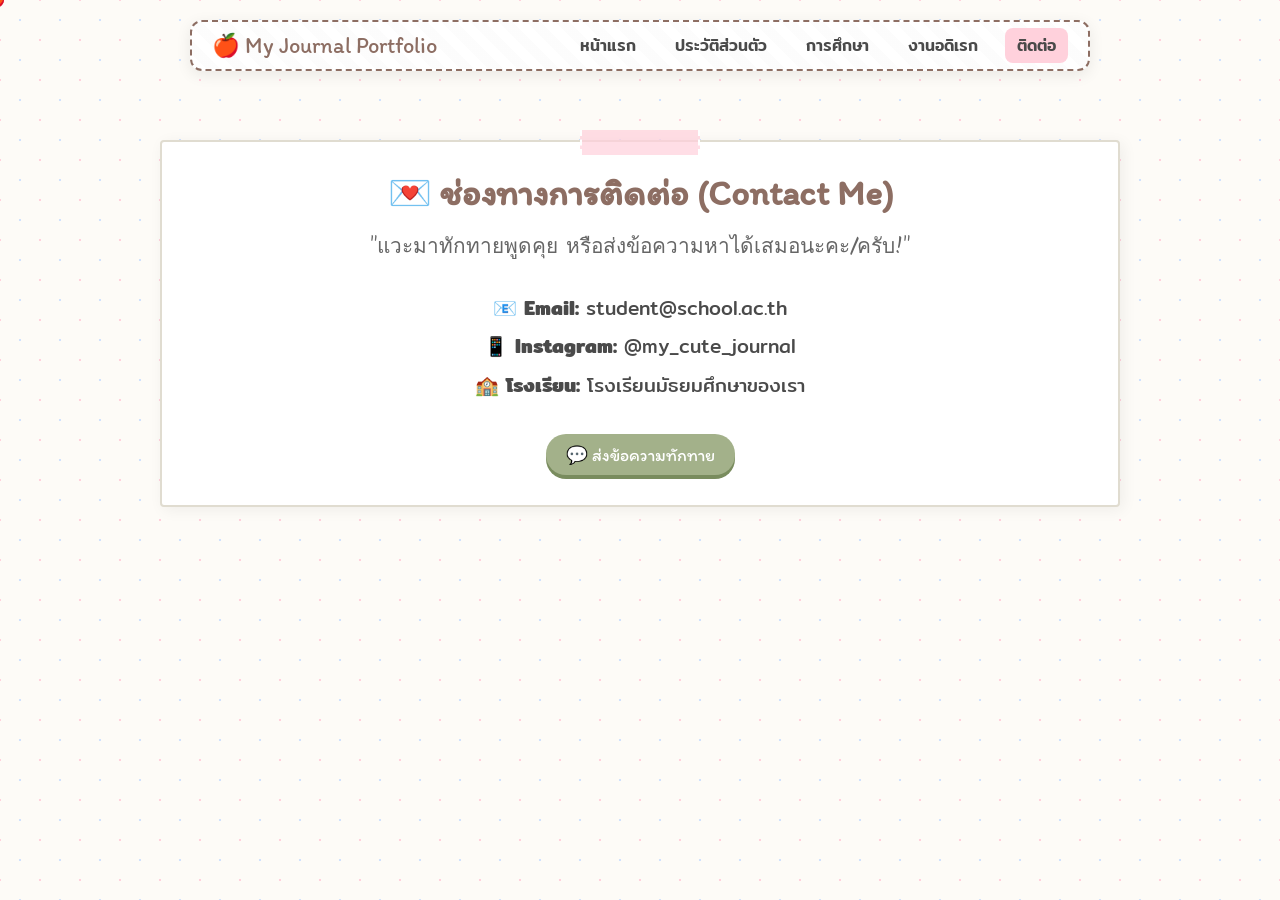
==== commit 094d2dae: "Update contact.html" ====
--- a/contact.html
+++ b/contact.html
@@ -1,78 +1,43 @@
 <!DOCTYPE html>
 <html lang="th">
 <head>
-    <meta charset="UTF-8">
-    <meta name="viewport" content="width=device-width, initial-scale=1.0">
-    <title>Maximalist Journal - Contact</title>
-    <link rel="stylesheet" href="style.css">
-    <link href="https://fonts.googleapis.com/css2?family=Caveat:wght@700&family=Prompt:wght@400;600;800&family=Special+Elite&family=Sriracha&display=swap" rel="stylesheet">
+  <meta charset="UTF-8">
+  <meta name="viewport" content="width=device-width, initial-scale=1.0">
+  <title>Portfolio - ติดต่อ</title>
+  <link rel="stylesheet" href="style.css">
 </head>
-<body class="scrapbook-bg">
+<body>
 
-    <div class="custom-cursor"></div>
-    <div class="cursor-follower"></div>
-    <div id="sparkle-container"></div>
+  <nav class="navbar-container">
+    <a href="index.html" class="nav-logo">🍎 My Journal Portfolio</a>
+    <button class="hamburger" id="hamburger">☰</button>
+    <ul class="nav-links" id="navLinks">
+      <li><a href="index.html">หน้าแรก</a></li>
+      <li><a href="profile.html">ประวัติส่วนตัว</a></li>
+      <li><a href="education.html">การศึกษา</a></li>
+      <li><a href="hobby.html">งานอดิเรก</a></li>
+      <li><a href="contact.html" class="active">ติดต่อ</a></li>
+    </ul>
+  </nav>
 
-    <div class="bg-sticker s1">💌</div>
-    <div class="bg-sticker s4">✨</div>
+  <div class="main-container">
+    <div class="scrapbook-card reveal" style="text-align: center;">
+      <div class="washi-tape"></div>
+      <h2 style="font-size: 2.2rem; color: var(--soft-brown); margin-bottom: 15px;">💌 ช่องทางการติดต่อ (Contact Me)</h2>
+      <p class="handwritten" style="font-size: 1.3rem; color: #666; margin-bottom: 25px;">
+        "แวะมาทักทายพูดคุย หรือส่งข้อความหาได้เสมอนะคะ/ครับ!"
+      </p>
 
-    <nav class="journal-nav">
-        <a href="index.html" class="nav-item">🏠 Home</a>
-        <a href="profile.html" class="nav-item">📖 Profile</a>
-        <a href="education.html" class="nav-item">🎓 Education</a>
-        <a href="hobby.html" class="nav-item">🎨 Hobby</a>
-        <a href="contact.html" class="nav-item active">💌 Contact</a>
-    </nav>
+      <div style="font-size: 1.2rem; line-height: 2; margin-bottom: 30px;">
+        <p>📧 <strong>Email:</strong> student@school.ac.th</p>
+        <p>📱 <strong>Instagram:</strong> @my_cute_journal</p>
+        <p>🏫 <strong>โรงเรียน:</strong> โรงเรียนมัธยมศึกษาของเรา</p>
+      </div>
 
-    <main class="page-container" id="contact">
-        <div class="scrapbook-card tilt-card">
-            <div class="tape corner-tape-2"></div>
-            <h2 class="page-heading">💌 Let's Connect! 💌</h2>
+      <button class="cute-btn" onclick="alert('ขอบคุณที่แวะมาเยี่ยมชมสมุด Portfolio นะคะ! ✨')">💬 ส่งข้อความทักทาย</button>
+    </div>
+  </div>
 
-            <div class="contact-cards-container">
-                <div class="contact-card tilt-card">
-                    <span>📧</span>
-                    <h4>Email Card</h4>
-                    <p>phum.creative@journal.com</p>
-                </div>
-                <div class="contact-card tilt-card">
-                    <span>🌐</span>
-                    <h4>Website Card</h4>
-                    <p>www.maximalist-journal.io</p>
-                </div>
-                <div class="contact-card tilt-card">
-                    <span>💬</span>
-                    <h4>Social Media Card</h4>
-                    <p>IG / X / GitHub: @phum_maximalist</p>
-                </div>
-            </div>
-
-            <div class="contact-info-block paper-note">
-                <h4>📞 Contact Information Block</h4>
-                <p>📍 ที่ตั้ง: อำเภอจอมทอง (ใกล้เคียง ขุนแปะ) จังหวัดเชียงใหม่, ประเทศไทย</p>
-                <p>🕒 เวลาทำการ: พร้อมรับข้อความและพูดคุยตลอด 24 ชั่วโมง!</p>
-            </div>
-
-            <div class="action-wrapper">
-                <button class="cta-button pulse-anim contact-trigger" id="openModal">Send Message / Contact Me 📬</button>
-            </div>
-        </div>
-    </main>
-
-    <!-- Modal Popup -->
-    <div class="modal-overlay" id="contactModal">
-        <div class="modal-content tilt-card">
-            <span class="close-modal" id="closeModal">&times;</span>
-            <h3>✨ Send a Love Letter ✨</h3>
-            <form onsubmit="event.preventDefault(); alert('ส่งข้อความเรียบร้อยแล้วจ้า! ขอบคุณที่แวะมาเยือน 💖');">
-                <input type="text" placeholder="ชื่อของคุณ..." required>
-                <input type="email" placeholder="อีเมลของคุณ..." required>
-                <textarea placeholder="พิมพ์ข้อความหาฉันตรงนี้..." rows="4" required></textarea>
-                <button type="submit" class="cta-button">Dispatch Message 🚀</button>
-            </form>
-        </div>
-    </div>
-
-    <script src="script.js"></script>
+  <script src="script.js"></script>
 </body>
 </html>
--- a/style.css
+++ b/style.css
@@ -1,511 +1,275 @@
-/* Global Reset & Cursors */
+/* Import Google Fonts */
+@import url('https://fonts.googleapis.com/css2?family=Itim&family=Kalam:wght@400;700&family=Mitr:wght@300;400;500&display=swap');
+
+:root {
+  --sage-green: #A3B18A;
+  --cream: #FDFBF7;
+  --light-pink: #FFD1DC;
+  --sky-blue: #D0E1FD;
+  --mustard: #FFE156;
+  --lavender: #E4C1F9;
+  --soft-brown: #8D6E63;
+  --dark-text: #4A4A4A;
+  --paper-texture: #f9f6f0;
+}
+
 * {
-    box-sizing: border-box;
-    margin: 0;
-    padding: 0;
-    cursor: none !important;
-}
-
-body.scrapbook-bg {
-    background-color: #f7f1e3;
-    background-image: 
-        radial-gradient(#e2d5bc 15%, transparent 16%),
-        radial-gradient(#e2d5bc 15%, transparent 16%);
-    background-size: 40px 40px;
-    background-position: 0 0, 20px 20px;
-    font-family: 'Prompt', sans-serif;
-    color: #2b2b2b;
-    min-height: 100vh;
-    overflow-x: hidden;
-    position: relative;
-}
-
-/* Advanced Custom Cursors */
+  box-sizing: border-box;
+  margin: 0;
+  padding: 0;
+}
+
+body {
+  background-color: var(--cream);
+  background-image: 
+    radial-gradient(var(--sky-blue) 1px, transparent 1px),
+    radial-gradient(var(--light-pink) 1px, var(--cream) 1px);
+  background-size: 40px 40px;
+  background-position: 0 0, 20px 20px;
+  color: var(--dark-text);
+  font-family: 'Mitr', sans-serif;
+  overflow-x: hidden;
+  position: relative;
+  /* ซ่อน Cursor ปกติบน Desktop เมื่อใช้ Custom Cursor */
+  cursor: default; 
+}
+
+h1, h2, h3, h4 {
+  font-family: 'Itim', cursive;
+}
+
+.handwritten {
+  font-family: 'Kalam', cursive;
+}
+
+/* --- CUSTOM APPLE CURSOR --- */
 .custom-cursor {
-    position: fixed;
-    width: 16px;
-    height: 16px;
-    background: #ff3366;
-    border: 2px solid #ffffff;
-    border-radius: 50%;
-    pointer-events: none;
-    transform: translate(-50%, -50%);
-    z-index: 10000;
-    box-shadow: 0 0 12px rgba(255, 51, 102, 0.8);
-    transition: transform 0.1s ease;
-}
-
-.cursor-follower {
-    position: fixed;
-    width: 40px;
-    height: 40px;
-    border: 2px dashed #ffb703;
-    border-radius: 50%;
-    pointer-events: none;
-    transform: translate(-50%, -50%);
-    z-index: 9999;
-    transition: all 0.15s ease-out;
-}
-
-/* Background Floating Stickers */
-.bg-sticker {
-    position: fixed;
-    font-size: 2.5rem;
-    z-index: 1;
-    opacity: 0.7;
-    pointer-events: none;
-    animation: floatBg 6s infinite ease-in-out alternate;
-}
-.s1 { top: 15%; left: 5%; animation-delay: 0s; transform: rotate(-15deg); }
-.s2 { top: 25%; right: 7%; animation-delay: 1.5s; transform: rotate(20deg); }
-.s3 { bottom: 10%; left: 8%; animation-delay: 3s; transform: rotate(10deg); }
-.s4 { bottom: 15%; right: 6%; animation-delay: 4.5s; transform: rotate(-25deg); }
-
-@keyframes floatBg {
-    0% { transform: translateY(0px) rotate(0deg); }
-    100% { transform: translateY(-15px) rotate(10deg); }
-}
-
-/* Sparkle Effect */
-#sparkle-container {
-    position: fixed;
-    top: 0; left: 0;
-    width: 100%; height: 100%;
-    pointer-events: none;
-    z-index: 9998;
-}
-
-.sparkle {
+  position: fixed;
+  top: 0;
+  left: 0;
+  width: 28px;
+  height: 28px;
+  pointer-events: none;
+  z-index: 9999;
+  transform: translate(-50%, -50%);
+  transition: transform 0.1s ease;
+}
+
+.cursor-particle {
+  position: fixed;
+  pointer-events: none;
+  font-size: 14px;
+  z-index: 9998;
+  animation: fadeOutParticle 0.8s forwards ease-out;
+}
+
+@keyframes fadeOutParticle {
+  0% { opacity: 1; transform: translate(0, 0) scale(1) rotate(0deg); }
+  100% { opacity: 0; transform: translate(var(--dx), var(--dy)) scale(0.5) rotate(45deg); }
+}
+
+/* --- NAVIGATION BAR --- */
+.navbar-container {
+  position: fixed;
+  top: 20px;
+  left: 50%;
+  transform: translateX(-50%);
+  width: 90%;
+  max-width: 900px;
+  background: #fff;
+  border: 2px dashed var(--soft-brown);
+  border-radius: 12px;
+  padding: 10px 20px;
+  display: flex;
+  justify-content: space-between;
+  align-items: center;
+  box-shadow: 0 4px 15px rgba(0,0,0,0.08);
+  z-index: 1000;
+  background-image: repeating-linear-gradient(45deg, transparent, transparent 10px, rgba(200,200,200,0.05) 10px, rgba(200,200,200,0.05) 20px);
+}
+
+.nav-logo {
+  font-family: 'Itim', cursive;
+  font-size: 1.4rem;
+  color: var(--soft-brown);
+  text-decoration: none;
+  display: flex;
+  align-items: center;
+  gap: 5px;
+}
+
+.nav-links {
+  list-style: none;
+  display: flex;
+  gap: 15px;
+}
+
+.nav-links a {
+  text-decoration: none;
+  color: var(--dark-text);
+  font-size: 1rem;
+  font-weight: 500;
+  padding: 5px 12px;
+  border-radius: 8px;
+  transition: all 0.3s ease;
+  position: relative;
+}
+
+.nav-links a:hover, .nav-links a.active {
+  background-color: var(--light-pink);
+  transform: translateY(-2px) rotate(-2deg);
+}
+
+.hamburger {
+  display: none;
+  font-size: 1.5rem;
+  background: none;
+  border: none;
+  cursor: pointer;
+}
+
+/* --- LAYOUT & SCRAPBOOK CONTAINERS --- */
+.main-container {
+  max-width: 1000px;
+  margin: 120px auto 60px auto;
+  padding: 20px;
+}
+
+.scrapbook-card {
+  background: #ffffff;
+  border: 2px solid #e0dcd0;
+  border-radius: 4px;
+  padding: 30px;
+  margin-bottom: 40px;
+  position: relative;
+  box-shadow: 3px 3px 15px rgba(0,0,0,0.06);
+  transition: transform 0.3s ease, box-shadow 0.3s ease;
+}
+
+.scrapbook-card:hover {
+  transform: translateY(-6px) rotate(0.5deg);
+  box-shadow: 6px 10px 20px rgba(0,0,0,0.1);
+}
+
+/* Washi Tape Effect */
+.washi-tape {
+  position: absolute;
+  top: -12px;
+  left: 50%;
+  transform: translateX(-50%);
+  width: 120px;
+  height: 25px;
+  background-color: rgba(255, 209, 220, 0.7);
+  border-left: 2px dashed #fff;
+  border-right: 2px dashed #fff;
+  z-index: 10;
+}
+
+/* --- POLAROID PHOTO SYSTEM --- */
+.polaroid {
+  background: #fff;
+  padding: 12px 12px 35px 12px;
+  box-shadow: 0 4px 10px rgba(0,0,0,0.12);
+  transform: rotate(-3deg);
+  transition: all 0.3s ease;
+  display: inline-block;
+  position: relative;
+}
+
+.polaroid:hover {
+  transform: rotate(0deg) scale(1.03);
+  box-shadow: 0 8px 20px rgba(0,0,0,0.18);
+  z-index: 5;
+}
+
+.polaroid img {
+  width: 100%;
+  height: 200px;
+  object-fit: cover;
+  border: 1px solid #eee;
+}
+
+.polaroid p {
+  text-align: center;
+  font-family: 'Kalam', cursive;
+  margin-top: 8px;
+  font-size: 1.1rem;
+  color: var(--soft-brown);
+}
+
+/* --- BUTTONS --- */
+.cute-btn {
+  background-color: var(--sage-green);
+  color: white;
+  border: none;
+  padding: 10px 20px;
+  font-family: 'Itim', cursive;
+  font-size: 1.1rem;
+  border-radius: 20px;
+  cursor: pointer;
+  box-shadow: 0 4px 0 #798c5e;
+  transition: all 0.2s ease;
+  position: relative;
+  overflow: hidden;
+}
+
+.cute-btn:hover {
+  transform: translateY(-3px) scale(1.05);
+  box-shadow: 0 6px 0 #798c5e;
+  background-color: #b5c79a;
+}
+
+.cute-btn:active {
+  transform: translateY(2px);
+  box-shadow: 0 2px 0 #798c5e;
+}
+
+/* --- FLOATING DECORATIONS --- */
+.floating-item {
+  position: fixed;
+  pointer-events: none;
+  animation: floating 6s ease-in-out infinite;
+  z-index: 1;
+  font-size: 1.5rem;
+  opacity: 0.6;
+}
+
+@keyframes floating {
+  0%, 100% { transform: translateY(0) rotate(0deg); }
+  50% { transform: translateY(-15px) rotate(10deg); }
+}
+
+/* --- SCROLL REVEAL ANIMATIONS --- */
+.reveal {
+  opacity: 0;
+  transform: translateY(30px);
+  transition: all 0.8s cubic-bezier(0.16, 1, 0.3, 1);
+}
+
+.reveal.active {
+  opacity: 1;
+  transform: translateY(0);
+}
+
+/* --- RESPONSIVE MOBILE --- */
+@media (max-width: 768px) {
+  .nav-links {
+    display: none;
+    flex-direction: column;
     position: absolute;
-    width: 12px; height: 12px;
-    background: #ffb703;
-    clip-path: polygon(50% 0%, 61% 35%, 98% 35%, 68% 57%, 79% 91%, 50% 70%, 21% 91%, 32% 57%, 2% 35%, 39% 35%);
-    animation: sparkleAnim 0.7s forwards linear;
-}
-
-@keyframes sparkleAnim {
-    0% { transform: scale(0) rotate(0deg); opacity: 1; }
-    100% { transform: scale(1.6) rotate(180deg); opacity: 0; }
-}
-
-/* Sticky Navigation Menu */
-.journal-nav {
+    top: 60px;
+    left: 0;
+    width: 100%;
+    background: var(--cream);
+    border: 2px dashed var(--soft-brown);
+    padding: 20px;
+    border-radius: 10px;
+    box-shadow: 0 5px 15px rgba(0,0,0,0.1);
+  }
+  .nav-links.open {
     display: flex;
-    justify-content: center;
-    gap: 12px;
-    padding: 16px;
-    background: rgba(255, 255, 255, 0.92);
-    backdrop-filter: blur(8px);
-    border-bottom: 4px solid #2b2b2b;
-    box-shadow: 0 6px 20px rgba(0,0,0,0.08);
-    position: sticky;
-    top: 0;
-    z-index: 100;
-}
-
-.nav-item {
-    text-decoration: none;
-    font-weight: 700;
-    color: #333;
-    background: #fff;
-    padding: 8px 20px;
-    border: 2px solid #2b2b2b;
-    border-radius: 25px;
-    box-shadow: 3px 3px 0px #2b2b2b;
-    transition: all 0.2s cubic-bezier(0.175, 0.885, 0.32, 1.275);
-}
-
-.nav-item:hover, .nav-item.active {
-    background: #ff3366;
-    color: #fff;
-    transform: translateY(-4px);
-    box-shadow: 5px 5px 0px #2b2b2b;
-}
-
-/* Page Containers */
-.page-container {
-    display: flex;
-    justify-content: center;
-    align-items: center;
-    padding: 50px 20px;
-    min-height: calc(100vh - 80px);
-}
-
-/* Scrapbook Maximalist Cards */
-.scrapbook-card, .journal-cover {
-    background: #ffffff;
-    border: 4px solid #2b2b2b;
-    border-radius: 16px;
-    padding: 45px;
-    max-width: 900px;
-    width: 100%;
-    box-shadow: 12px 12px 0px #ffb703, 20px 20px 0px #2b2b2b;
-    position: relative;
-    margin: 20px auto;
-    transform-style: preserve-3d;
-    transition: transform 0.1s ease;
-}
-
-/* Paper Notes & Tapes */
-.paper-note {
-    background: #fffdf5;
-    border: 2px dashed #2b2b2b;
-    box-shadow: 4px 4px 0px rgba(0,0,0,0.05);
-    border-radius: 8px;
-}
-
-.tape {
-    position: absolute;
-    width: 130px;
-    height: 38px;
-    background: rgba(255, 235, 59, 0.65);
-    border-left: 2px dashed rgba(0,0,0,0.25);
-    border-right: 2px dashed rgba(0,0,0,0.25);
-    z-index: 10;
-}
-.top-tape { top: -16px; left: calc(50% - 65px); transform: rotate(-1.5deg); }
-.left-tape { top: 40px; left: -25px; transform: rotate(-85deg); }
-.corner-tape-1 { top: -16px; left: -20px; transform: rotate(-25deg); }
-.corner-tape-2 { top: -16px; right: -20px; transform: rotate(25deg); }
-.polaroid-tape { top: -14px; left: calc(50% - 60px); transform: rotate(2deg); }
-
-/* Cover Style */
-.journal-cover {
-    text-align: center;
-    background: #fff5f7;
-}
-
-.stamp-badge {
-    position: absolute;
-    top: 25px; right: 25px;
-    background: #ff3366;
-    color: white;
-    padding: 6px 14px;
-    border: 2px solid #2b2b2b;
-    font-weight: 800;
-    border-radius: 20px;
-    transform: rotate(8deg);
-    box-shadow: 3px 3px 0px #2b2b2b;
-}
-
-.journal-title {
-    font-family: 'Special Elite', cursive;
-    font-size: 3.8rem;
-    color: #d90429;
-    text-shadow: 3px 3px 0px #ffb703;
-    margin-bottom: 12px;
-}
-
-.journal-subtitle {
-    font-family: 'Caveat', cursive;
-    font-size: 1.9rem;
-    color: #666;
-    margin-bottom: 30px;
-}
-
-.polaroid-frame {
-    background: #fff;
-    padding: 18px 18px 50px 18px;
-    border: 3px solid #2b2b2b;
-    display: inline-block;
-    box-shadow: 6px 6px 0px rgba(0,0,0,0.15);
-    transform: rotate(-3deg);
-    margin-bottom: 30px;
-    position: relative;
-}
-
-.polaroid-frame img {
-    width: 270px;
-    height: 290px;
-    object-fit: cover;
-    border: 2px solid #2b2b2b;
-}
-
-.polaroid-caption {
-    font-family: 'Caveat', cursive;
-    font-size: 1.8rem;
-    margin-top: 12px;
-    color: #2b2b2b;
-}
-
-/* Call to Action Buttons */
-.action-wrapper {
-    margin-top: 15px;
-}
-
-.cta-button {
-    display: inline-block;
-    background: #ffb703;
-    color: #2b2b2b;
-    font-weight: 800;
-    padding: 16px 36px;
-    border: 3px solid #2b2b2b;
-    border-radius: 35px;
-    text-decoration: none;
-    box-shadow: 6px 6px 0px #2b2b2b;
-    transition: all 0.2s ease;
-    font-size: 1.2rem;
-}
-
-.cta-button:hover {
-    background: #ff3366;
-    color: #fff;
-    transform: translate(-3px, -3px);
-    box-shadow: 9px 9px 0px #2b2b2b;
-}
-
-.pulse-anim {
-    animation: pulseBtn 2s infinite;
-}
-
-@keyframes pulseBtn {
-    0% { transform: scale(1); }
-    50% { transform: scale(1.04); }
-    100% { transform: scale(1); }
-}
-
-/* Profile Specific Elements */
-.page-heading {
-    font-family: 'Special Elite', cursive;
-    font-size: 2.6rem;
-    text-align: center;
-    margin-bottom: 35px;
-    color: #3a86ff;
-    text-shadow: 2px 2px 0px #2b2b2b;
-}
-
-.profile-grid {
-    display: grid;
-    grid-template-columns: 1fr 1fr;
-    gap: 25px;
-    margin-bottom: 25px;
-}
-
-.profile-info-box {
-    padding: 25px;
-    line-height: 1.9;
-    font-size: 1.05rem;
-}
-
-.secret-box {
-    background: #ffccd5;
-    padding: 25px;
-    border: 2px solid #2b2b2b;
-    border-radius: 8px;
-    cursor: pointer !important;
-    transition: background 0.3s, transform 0.2s;
-}
-
-.secret-box:hover {
-    background: #ffb3c1;
-    transform: scale(1.02);
-}
-
-.hint-click {
-    font-size: 0.85rem;
-    color: #d90429;
-    font-style: italic;
-    font-weight: normal;
-}
-
-.hidden {
-    display: none;
-    margin-top: 12px;
-    font-style: italic;
-    color: #7209b7;
-    font-weight: 600;
-}
-
-.vibe-tracker {
-    background: #e2ece9;
-    padding: 20px;
-    border: 2px solid #2b2b2b;
-    border-radius: 8px;
-    margin-top: 25px;
-}
-
-.vibe-emojis {
-    display: flex;
-    gap: 12px;
-    margin: 12px 0;
-}
-
-.vibe-btn {
-    background: #fff;
-    border: 2px solid #2b2b2b;
-    padding: 6px 14px;
-    border-radius: 20px;
-    font-size: 0.95rem;
-    font-weight: 600;
-    transition: 0.2s;
-    box-shadow: 2px 2px 0px #2b2b2b;
-}
-
-.vibe-btn:hover {
-    background: #ff3366;
-    color: #fff;
-    transform: translateY(-2px);
-}
-
-.draggable-sticker {
-    background: #7209b7;
-    color: #fff;
-    padding: 12px 24px;
-    border: 2px solid #2b2b2b;
-    border-radius: 25px;
-    display: inline-block;
-    margin-top: 25px;
-    box-shadow: 5px 5px 0px #2b2b2b;
-    cursor: grab !important;
-    font-weight: bold;
-}
-
-/* Education Timeline */
-.timeline-container {
-    display: flex;
-    flex-direction: column;
-    gap: 22px;
-}
-
-.timeline-item {
-    background: #fdf0d5;
-    border: 2px solid #2b2b2b;
-    padding: 25px;
-    border-radius: 10px;
-    position: relative;
-    box-shadow: 5px 5px 0px #2b2b2b;
-}
-
-.highlight-edu {
-    background: #cbf3f0;
-}
-
-.badge {
-    background: #ff5964;
-    color: #fff;
-    padding: 5px 14px;
-    border: 2px solid #2b2b2b;
-    border-radius: 12px;
-    display: inline-block;
-    font-weight: bold;
-    margin-bottom: 12px;
-    box-shadow: 2px 2px 0px #2b2b2b;
-}
-
-/* Hobby Grid */
-.hobby-grid {
-    display: grid;
-    grid-template-columns: repeat(3, 1fr);
-    gap: 22px;
-}
-
-.hobby-card {
-    background: #fff;
-    border: 2px solid #2b2b2b;
-    padding: 25px;
-    border-radius: 10px;
-    text-align: center;
-    box-shadow: 5px 5px 0px #2b2b2b;
-    transition: transform 0.25s cubic-bezier(0.175, 0.885, 0.32, 1.275);
-}
-
-.hobby-card:hover {
-    transform: translateY(-8px) scale(1.03);
-    background: #ffe5ec;
-}
-
-.hobby-icon {
-    font-size: 3.2rem;
+  }
+  .hamburger {
     display: block;
-    margin-bottom: 12px;
-}
-
-/* Contact Cards */
-.contact-cards-container {
-    display: grid;
-    grid-template-columns: repeat(3, 1fr);
-    gap: 18px;
-    margin-bottom: 25px;
-}
-
-.contact-card {
-    background: #f1faee;
-    border: 2px solid #2b2b2b;
-    padding: 25px;
-    border-radius: 10px;
-    text-align: center;
-    box-shadow: 5px 5px 0px #2b2b2b;
-}
-
-.contact-card span {
-    font-size: 2.8rem;
-    display: block;
-    margin-bottom: 12px;
-}
-
-.contact-info-block {
-    padding: 22px;
-    border-radius: 8px;
-    margin-bottom: 25px;
-    line-height: 1.8;
-}
-
-/* Modal Popup */
-.modal-overlay {
-    position: fixed;
-    top: 0; left: 0; width: 100%; height: 100%;
-    background: rgba(0,0,0,0.65);
-    backdrop-filter: blur(4px);
-    display: flex;
-    justify-content: center;
-    align-items: center;
-    opacity: 0;
-    pointer-events: none;
-    transition: opacity 0.3s ease;
-    z-index: 1000;
-}
-
-.modal-overlay.active {
-    opacity: 1;
-    pointer-events: auto;
-}
-
-.modal-content {
-    background: #fff;
-    padding: 35px;
-    width: 420px;
-    position: relative;
-    border: 4px solid #2b2b2b;
-    box-shadow: 12px 12px 0px #ff3366;
-    border-radius: 16px;
-}
-
-.close-modal {
-    position: absolute;
-    top: 12px; right: 18px;
-    font-size: 2.2rem;
-    cursor: pointer !important;
-}
-
-.modal-content form {
-    display: flex;
-    flex-direction: column;
-    gap: 16px;
-    margin-top: 18px;
-}
-
-.modal-content input, .modal-content textarea {
-    padding: 12px;
-    border: 2px solid #2b2b2b;
-    border-radius: 6px;
-    font-family: 'Prompt', sans-serif;
-    cursor: text !important;
-    background: #fffdf5;
-}
-
-/* Responsive */
-@media (max-width: 768px) {
-    .profile-grid, .hobby-grid, .contact-cards-container {
-        grid-template-columns: 1fr;
-    }
-}
+  }
+}
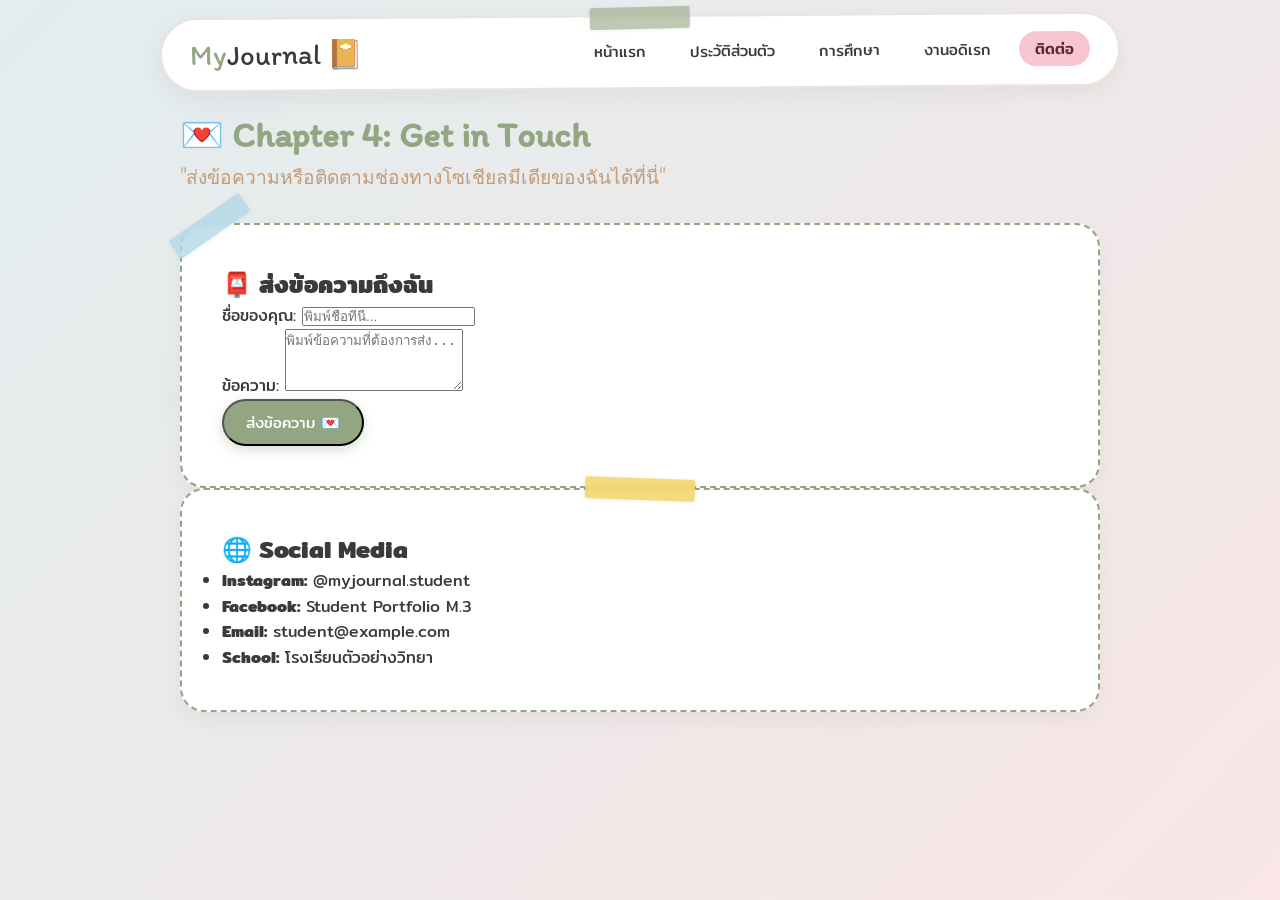
==== commit 98681945: "Update contact.html" ====
--- a/contact.html
+++ b/contact.html
@@ -1,43 +1,68 @@
 <!DOCTYPE html>
 <html lang="th">
 <head>
-  <meta charset="UTF-8">
-  <meta name="viewport" content="width=device-width, initial-scale=1.0">
-  <title>Portfolio - ติดต่อ</title>
-  <link rel="stylesheet" href="style.css">
+    <meta charset="UTF-8">
+    <meta name="viewport" content="width=device-width, initial-scale=1.0">
+    <title>My Journal | Contact</title>
+    <link href="https://fonts.googleapis.com/css2?family=Itim&family=Kalam:wght@400;700&family=Mitr:wght@300;400;500&display=swap" rel="stylesheet">
+    <link rel="stylesheet" href="style.css">
 </head>
 <body>
+    <div class="bg-paper-texture"></div>
+    <div class="bg-soft-gradient"></div>
 
-  <nav class="navbar-container">
-    <a href="index.html" class="nav-logo">🍎 My Journal Portfolio</a>
-    <button class="hamburger" id="hamburger">☰</button>
-    <ul class="nav-links" id="navLinks">
-      <li><a href="index.html">หน้าแรก</a></li>
-      <li><a href="profile.html">ประวัติส่วนตัว</a></li>
-      <li><a href="education.html">การศึกษา</a></li>
-      <li><a href="hobby.html">งานอดิเรก</a></li>
-      <li><a href="contact.html" class="active">ติดต่อ</a></li>
-    </ul>
-  </nav>
+    <header class="navbar-wrapper">
+        <nav class="scrapbook-nav">
+            <div class="washi-tape tape-nav-top"></div>
+            <div class="nav-container">
+                <a href="index.html" class="logo">My<span>Journal</span> 📔</a>
+                <ul class="nav-links">
+                    <li><a href="index.html">หน้าแรก</a></li>
+                    <li><a href="profile.html">ประวัติส่วนตัว</a></li>
+                    <li><a href="education.html">การศึกษา</a></li>
+                    <li><a href="hobby.html">งานอดิเรก</a></li>
+                    <li><a href="contact.html" class="active">ติดต่อ</a></li>
+                </ul>
+            </div>
+        </nav>
+    </header>
 
-  <div class="main-container">
-    <div class="scrapbook-card reveal" style="text-align: center;">
-      <div class="washi-tape"></div>
-      <h2 style="font-size: 2.2rem; color: var(--soft-brown); margin-bottom: 15px;">💌 ช่องทางการติดต่อ (Contact Me)</h2>
-      <p class="handwritten" style="font-size: 1.3rem; color: #666; margin-bottom: 25px;">
-        "แวะมาทักทายพูดคุย หรือส่งข้อความหาได้เสมอนะคะ/ครับ!"
-      </p>
+    <main class="container">
+        <div class="page-title-box">
+            <h1 class="greeting">💌 Chapter 4: Get in Touch</h1>
+            <p class="handwritten">"ส่งข้อความหรือติดตามช่องทางโซเชียลมีเดียของฉันได้ที่นี่"</p>
+        </div>
 
-      <div style="font-size: 1.2rem; line-height: 2; margin-bottom: 30px;">
-        <p>📧 <strong>Email:</strong> student@school.ac.th</p>
-        <p>📱 <strong>Instagram:</strong> @my_cute_journal</p>
-        <p>🏫 <strong>โรงเรียน:</strong> โรงเรียนมัธยมศึกษาของเรา</p>
-      </div>
+        <section class="grid-2col">
+            <article class="paper-card">
+                <div class="washi-tape tape-corner-left"></div>
+                <h2 class="section-title">📮 ส่งข้อความถึงฉัน</h2>
+                <form class="contact-form" onsubmit="event.preventDefault(); alert('ขอบคุณสำหรับข้อความ!');">
+                    <div class="form-group">
+                        <label for="name">ชื่อของคุณ:</label>
+                        <input type="text" id="name" placeholder="พิมพ์ชื่อที่นี่..." required>
+                    </div>
+                    <div class="form-group">
+                        <label for="message">ข้อความ:</label>
+                        <textarea id="message" rows="4" placeholder="พิมพ์ข้อความที่ต้องการส่ง..." required></textarea>
+                    </div>
+                    <button type="submit" class="journal-btn primary-btn">ส่งข้อความ 💌</button>
+                </form>
+            </article>
 
-      <button class="cute-btn" onclick="alert('ขอบคุณที่แวะมาเยี่ยมชมสมุด Portfolio นะคะ! ✨')">💬 ส่งข้อความทักทาย</button>
-    </div>
-  </div>
+            <article class="paper-card">
+                <div class="washi-tape tape-top-center"></div>
+                <h2 class="section-title">🌐 Social Media</h2>
+                <ul class="info-journal-list">
+                    <li><strong>Instagram:</strong> @myjournal.student</li>
+                    <li><strong>Facebook:</strong> Student Portfolio M.3</li>
+                    <li><strong>Email:</strong> student@example.com</li>
+                    <li><strong>School:</strong> โรงเรียนตัวอย่างวิทยา</li>
+                </ul>
+            </article>
+        </section>
+    </main>
 
-  <script src="script.js"></script>
+    <script src="script.js"></script>
 </body>
 </html>
--- a/style.css
+++ b/style.css
@@ -1,275 +1,398 @@
-/* Import Google Fonts */
-@import url('https://fonts.googleapis.com/css2?family=Itim&family=Kalam:wght@400;700&family=Mitr:wght@300;400;500&display=swap');
-
+/* =========================================
+   1. DESIGN SYSTEM & VARIABLES
+   ========================================= */
 :root {
-  --sage-green: #A3B18A;
-  --cream: #FDFBF7;
-  --light-pink: #FFD1DC;
-  --sky-blue: #D0E1FD;
-  --mustard: #FFE156;
-  --lavender: #E4C1F9;
-  --soft-brown: #8D6E63;
-  --dark-text: #4A4A4A;
-  --paper-texture: #f9f6f0;
-}
-
+    /* Color Palette */
+    --sage-green: #93A682;
+    --white: #FFFFFF;
+    --cream: #FAF7F2;
+    --light-pink: #F7C6D0;
+    --sky-blue: #B3D8E8;
+    --mustard-yellow: #F4D35E;
+    --light-lavender: #E2D4F0;
+    --soft-brown: #C39B75;
+    --text-dark: #3A3A3A;
+    --text-muted: #666666;
+
+    /* Typography */
+    --font-heading: 'Itim', cursive;
+    --font-handwritten: 'Kalam', cursive;
+    --font-body: 'Mitr', sans-serif;
+
+    /* Shadows & Transitions */
+    --shadow-soft: 0 8px 24px rgba(0, 0, 0, 0.05);
+    --shadow-polaroid: 4px 12px 30px rgba(0, 0, 0, 0.08);
+    --transition-smooth: all 0.3s cubic-bezier(0.25, 0.8, 0.25, 1);
+}
+
+/* Base Reset */
 * {
-  box-sizing: border-box;
-  margin: 0;
-  padding: 0;
+    margin: 0;
+    padding: 0;
+    box-sizing: border-box;
 }
 
 body {
-  background-color: var(--cream);
-  background-image: 
-    radial-gradient(var(--sky-blue) 1px, transparent 1px),
-    radial-gradient(var(--light-pink) 1px, var(--cream) 1px);
-  background-size: 40px 40px;
-  background-position: 0 0, 20px 20px;
-  color: var(--dark-text);
-  font-family: 'Mitr', sans-serif;
-  overflow-x: hidden;
-  position: relative;
-  /* ซ่อน Cursor ปกติบน Desktop เมื่อใช้ Custom Cursor */
-  cursor: default; 
-}
-
-h1, h2, h3, h4 {
-  font-family: 'Itim', cursive;
+    font-family: var(--font-body);
+    color: var(--text-dark);
+    background-color: var(--cream);
+    min-height: 100vh;
+    overflow-x: hidden;
+    position: relative;
+    line-height: 1.6;
+}
+
+/* =========================================
+   2. BACKGROUND LAYERS
+   ========================================= */
+.bg-paper-texture {
+    position: fixed;
+    top: 0; left: 0; width: 100%; height: 100%;
+    z-index: -3;
+    pointer-events: none;
+    background-image: radial-gradient(var(--soft-brown) 0.6px, transparent 0.6px);
+    background-size: 24px 24px;
+    opacity: 0.18;
+}
+
+.bg-soft-gradient {
+    position: fixed;
+    top: 0; left: 0; width: 100%; height: 100%;
+    z-index: -2;
+    pointer-events: none;
+    background: linear-gradient(135deg, var(--sky-blue), var(--light-pink), var(--cream), var(--light-lavender));
+    background-size: 300% 300%;
+    animation: gradientFlow 18s ease infinite;
+    opacity: 0.35;
+}
+
+@keyframes gradientFlow {
+    0% { background-position: 0% 50%; }
+    50% { background-position: 100% 50%; }
+    100% { background-position: 0% 50%; }
+}
+
+.bg-decorations {
+    position: fixed;
+    top: 0; left: 0; width: 100%; height: 100%;
+    z-index: -1;
+    pointer-events: none;
+}
+
+.floating-doodle {
+    position: absolute;
+    font-size: 2rem;
+    opacity: 0.6;
+    animation: floatAnimation 5s ease-in-out infinite alternate;
+}
+
+@keyframes floatAnimation {
+    from { transform: translateY(0) rotate(-5deg); }
+    to { transform: translateY(-12px) rotate(8deg); }
+}
+
+/* =========================================
+   3. NAVIGATION (SCRAPBOOK STYLE)
+   ========================================= */
+.navbar-wrapper {
+    position: sticky;
+    top: 15px;
+    z-index: 100;
+    padding: 0 20px;
+}
+
+.scrapbook-nav {
+    max-width: 960px;
+    margin: 0 auto;
+    background: var(--white);
+    border: 2px solid #EAE5DC;
+    border-radius: 50px;
+    padding: 12px 28px;
+    box-shadow: var(--shadow-soft);
+    position: relative;
+    transform: rotate(-0.4deg);
+}
+
+.nav-container {
+    display: flex;
+    justify-content: space-between;
+    align-items: center;
+}
+
+.logo {
+    font-family: var(--font-heading);
+    font-size: 1.8rem;
+    color: var(--sage-green);
+    text-decoration: none;
+}
+
+.logo span { color: var(--text-dark); }
+
+.nav-links {
+    display: flex;
+    list-style: none;
+    gap: 12px;
+}
+
+.nav-links a {
+    text-decoration: none;
+    color: var(--text-dark);
+    font-size: 0.95rem;
+    font-weight: 400;
+    padding: 6px 16px;
+    border-radius: 20px;
+    transition: var(--transition-smooth);
+}
+
+.nav-links a:hover,
+.nav-links a.active {
+    background-color: var(--light-pink);
+    color: #5A2A35;
+    font-weight: 500;
+}
+
+/* =========================================
+   4. DECORATIVE ELEMENTS (TAPE, STICKERS)
+   ========================================= */
+.washi-tape {
+    position: absolute;
+    height: 22px;
+    background: rgba(247, 198, 208, 0.75);
+    box-shadow: 0 1px 4px rgba(0,0,0,0.06);
+    backdrop-filter: blur(2px);
+    z-index: 10;
+    border-radius: 2px;
+}
+
+.tape-nav-top { width: 100px; top: -10px; left: 50%; transform: translateX(-50%) rotate(-1deg); background: rgba(147, 166, 130, 0.6); }
+.tape-corner-left { width: 85px; top: -10px; left: -15px; transform: rotate(-35deg); background: rgba(179, 216, 232, 0.8); }
+.tape-top-center { width: 110px; top: -12px; left: 50%; transform: translateX(-50%) rotate(2deg); background: rgba(244, 211, 94, 0.8); }
+.tape-mini { width: 55px; top: -8px; left: 50%; transform: translateX(-50%) rotate(-2deg); background: rgba(226, 212, 240, 0.8); }
+
+.paper-clip {
+    position: absolute;
+    top: -15px; right: 30px;
+    font-size: 1.8rem;
+    transform: rotate(15deg);
+}
+
+.sticker {
+    position: absolute;
+    font-size: 2rem;
+    filter: drop-shadow(2px 4px 3px rgba(0,0,0,0.12));
+    transition: var(--transition-smooth);
+}
+
+.sticker:hover { transform: scale(1.25) rotate(12deg); }
+.sticker-star { top: -15px; right: -12px; }
+.sticker-heart { bottom: -12px; left: -12px; }
+
+/* =========================================
+   5. LAYOUT & CARDS
+   ========================================= */
+.container {
+    max-width: 960px;
+    margin: 40px auto;
+    padding: 0 20px;
+}
+
+.hero-section {
+    display: grid;
+    grid-template-columns: 1.2fr 0.8fr;
+    gap: 35px;
+    align-items: center;
+}
+
+.paper-card {
+    background: var(--white);
+    border: 2px dashed var(--sage-green);
+    border-radius: 24px;
+    padding: 40px;
+    position: relative;
+    box-shadow: var(--shadow-soft);
+}
+
+.mini-label {
+    font-family: var(--font-heading);
+    font-size: 0.85rem;
+    letter-spacing: 1px;
+    color: var(--soft-brown);
+    background: var(--cream);
+    padding: 3px 10px;
+    border-radius: 10px;
+    display: inline-block;
+    margin-bottom: 12px;
+}
+
+.greeting {
+    font-family: var(--font-heading);
+    font-size: 2.2rem;
+    color: var(--sage-green);
+    margin-bottom: 8px;
+    line-height: 1.2;
+}
+
+.highlight-badge {
+    font-family: var(--font-heading);
+    font-size: 1.25rem;
+    display: inline-block;
+    background: var(--mustard-yellow);
+    color: var(--text-dark);
+    padding: 2px 14px;
+    border-radius: 12px;
+    margin-bottom: 18px;
+    font-weight: normal;
+}
+
+.intro-text {
+    color: var(--text-muted);
+    font-size: 0.98rem;
+    margin-bottom: 20px;
 }
 
 .handwritten {
-  font-family: 'Kalam', cursive;
-}
-
-/* --- CUSTOM APPLE CURSOR --- */
-.custom-cursor {
-  position: fixed;
-  top: 0;
-  left: 0;
-  width: 28px;
-  height: 28px;
-  pointer-events: none;
-  z-index: 9999;
-  transform: translate(-50%, -50%);
-  transition: transform 0.1s ease;
-}
-
-.cursor-particle {
-  position: fixed;
-  pointer-events: none;
-  font-size: 14px;
-  z-index: 9998;
-  animation: fadeOutParticle 0.8s forwards ease-out;
-}
-
-@keyframes fadeOutParticle {
-  0% { opacity: 1; transform: translate(0, 0) scale(1) rotate(0deg); }
-  100% { opacity: 0; transform: translate(var(--dx), var(--dy)) scale(0.5) rotate(45deg); }
-}
-
-/* --- NAVIGATION BAR --- */
-.navbar-container {
-  position: fixed;
-  top: 20px;
-  left: 50%;
-  transform: translateX(-50%);
-  width: 90%;
-  max-width: 900px;
-  background: #fff;
-  border: 2px dashed var(--soft-brown);
-  border-radius: 12px;
-  padding: 10px 20px;
-  display: flex;
-  justify-content: space-between;
-  align-items: center;
-  box-shadow: 0 4px 15px rgba(0,0,0,0.08);
-  z-index: 1000;
-  background-image: repeating-linear-gradient(45deg, transparent, transparent 10px, rgba(200,200,200,0.05) 10px, rgba(200,200,200,0.05) 20px);
-}
-
-.nav-logo {
-  font-family: 'Itim', cursive;
-  font-size: 1.4rem;
-  color: var(--soft-brown);
-  text-decoration: none;
-  display: flex;
-  align-items: center;
-  gap: 5px;
-}
-
-.nav-links {
-  list-style: none;
-  display: flex;
-  gap: 15px;
-}
-
-.nav-links a {
-  text-decoration: none;
-  color: var(--dark-text);
-  font-size: 1rem;
-  font-weight: 500;
-  padding: 5px 12px;
-  border-radius: 8px;
-  transition: all 0.3s ease;
-  position: relative;
-}
-
-.nav-links a:hover, .nav-links a.active {
-  background-color: var(--light-pink);
-  transform: translateY(-2px) rotate(-2deg);
-}
-
-.hamburger {
-  display: none;
-  font-size: 1.5rem;
-  background: none;
-  border: none;
-  cursor: pointer;
-}
-
-/* --- LAYOUT & SCRAPBOOK CONTAINERS --- */
-.main-container {
-  max-width: 1000px;
-  margin: 120px auto 60px auto;
-  padding: 20px;
-}
-
-.scrapbook-card {
-  background: #ffffff;
-  border: 2px solid #e0dcd0;
-  border-radius: 4px;
-  padding: 30px;
-  margin-bottom: 40px;
-  position: relative;
-  box-shadow: 3px 3px 15px rgba(0,0,0,0.06);
-  transition: transform 0.3s ease, box-shadow 0.3s ease;
-}
-
-.scrapbook-card:hover {
-  transform: translateY(-6px) rotate(0.5deg);
-  box-shadow: 6px 10px 20px rgba(0,0,0,0.1);
-}
-
-/* Washi Tape Effect */
-.washi-tape {
-  position: absolute;
-  top: -12px;
-  left: 50%;
-  transform: translateX(-50%);
-  width: 120px;
-  height: 25px;
-  background-color: rgba(255, 209, 220, 0.7);
-  border-left: 2px dashed #fff;
-  border-right: 2px dashed #fff;
-  z-index: 10;
-}
-
-/* --- POLAROID PHOTO SYSTEM --- */
-.polaroid {
-  background: #fff;
-  padding: 12px 12px 35px 12px;
-  box-shadow: 0 4px 10px rgba(0,0,0,0.12);
-  transform: rotate(-3deg);
-  transition: all 0.3s ease;
-  display: inline-block;
-  position: relative;
-}
-
-.polaroid:hover {
-  transform: rotate(0deg) scale(1.03);
-  box-shadow: 0 8px 20px rgba(0,0,0,0.18);
-  z-index: 5;
-}
-
-.polaroid img {
-  width: 100%;
-  height: 200px;
-  object-fit: cover;
-  border: 1px solid #eee;
-}
-
-.polaroid p {
-  text-align: center;
-  font-family: 'Kalam', cursive;
-  margin-top: 8px;
-  font-size: 1.1rem;
-  color: var(--soft-brown);
-}
-
-/* --- BUTTONS --- */
-.cute-btn {
-  background-color: var(--sage-green);
-  color: white;
-  border: none;
-  padding: 10px 20px;
-  font-family: 'Itim', cursive;
-  font-size: 1.1rem;
-  border-radius: 20px;
-  cursor: pointer;
-  box-shadow: 0 4px 0 #798c5e;
-  transition: all 0.2s ease;
-  position: relative;
-  overflow: hidden;
-}
-
-.cute-btn:hover {
-  transform: translateY(-3px) scale(1.05);
-  box-shadow: 0 6px 0 #798c5e;
-  background-color: #b5c79a;
-}
-
-.cute-btn:active {
-  transform: translateY(2px);
-  box-shadow: 0 2px 0 #798c5e;
-}
-
-/* --- FLOATING DECORATIONS --- */
-.floating-item {
-  position: fixed;
-  pointer-events: none;
-  animation: floating 6s ease-in-out infinite;
-  z-index: 1;
-  font-size: 1.5rem;
-  opacity: 0.6;
-}
-
-@keyframes floating {
-  0%, 100% { transform: translateY(0) rotate(0deg); }
-  50% { transform: translateY(-15px) rotate(10deg); }
-}
-
-/* --- SCROLL REVEAL ANIMATIONS --- */
-.reveal {
-  opacity: 0;
-  transform: translateY(30px);
-  transition: all 0.8s cubic-bezier(0.16, 1, 0.3, 1);
-}
-
-.reveal.active {
-  opacity: 1;
-  transform: translateY(0);
-}
-
-/* --- RESPONSIVE MOBILE --- */
+    font-family: var(--font-handwritten);
+    font-size: 1.2rem;
+    color: var(--soft-brown);
+    margin-bottom: 28px;
+}
+
+.cta-group {
+    display: flex;
+    gap: 12px;
+    flex-wrap: wrap;
+}
+
+.journal-btn {
+    text-decoration: none;
+    padding: 10px 22px;
+    border-radius: 25px;
+    font-family: var(--font-body);
+    font-size: 0.95rem;
+    transition: var(--transition-smooth);
+    display: inline-block;
+}
+
+.primary-btn {
+    background: var(--sage-green);
+    color: var(--white);
+    box-shadow: 0 4px 12px rgba(147, 166, 130, 0.35);
+}
+
+.primary-btn:hover {
+    background: #7E926F;
+    transform: translateY(-2deg);
+}
+
+.secondary-btn {
+    background: var(--cream);
+    color: var(--text-dark);
+    border: 1px solid #E0D9CC;
+}
+
+.secondary-btn:hover {
+    background: var(--light-pink);
+    border-color: var(--light-pink);
+    transform: translateY(-2deg);
+}
+
+/* Polaroid Frame */
+.polaroid-wrapper {
+    display: flex;
+    justify-content: center;
+}
+
+.polaroid-frame {
+    background: var(--white);
+    padding: 16px 16px 36px 16px;
+    border-radius: 18px;
+    border: 2px solid #EAE5DC;
+    box-shadow: var(--shadow-polaroid);
+    transform: rotate(2.5deg);
+    position: relative;
+    max-width: 320px;
+    width: 100%;
+    transition: var(--transition-smooth);
+}
+
+.polaroid-frame:hover {
+    transform: rotate(0deg) scale(1.02);
+}
+
+.img-container img {
+    width: 100%;
+    height: 320px;
+    object-fit: cover;
+    border-radius: 12px;
+    display: block;
+}
+
+.polaroid-caption {
+    font-family: var(--font-handwritten);
+    text-align: center;
+    margin-top: 14px;
+    font-size: 1.3rem;
+    color: var(--text-dark);
+}
+
+/* Music Widget */
+.paper-card-sm {
+    position: fixed;
+    bottom: 20px; left: 20px;
+    background: var(--white);
+    border: 1px solid #EAE5DC;
+    padding: 10px 18px;
+    border-radius: 30px;
+    box-shadow: var(--shadow-soft);
+    z-index: 90;
+    transform: rotate(-2deg);
+}
+
+.music-toggle-btn {
+    background: none;
+    border: none;
+    font-family: var(--font-heading);
+    font-size: 0.95rem;
+    cursor: pointer;
+    color: var(--text-dark);
+    display: flex;
+    align-items: center;
+    gap: 6px;
+}
+
+/* =========================================
+   6. RESPONSIVE DESIGN (UI/UX)
+   ========================================= */
 @media (max-width: 768px) {
-  .nav-links {
-    display: none;
-    flex-direction: column;
-    position: absolute;
-    top: 60px;
-    left: 0;
-    width: 100%;
-    background: var(--cream);
-    border: 2px dashed var(--soft-brown);
-    padding: 20px;
-    border-radius: 10px;
-    box-shadow: 0 5px 15px rgba(0,0,0,0.1);
-  }
-  .nav-links.open {
-    display: flex;
-  }
-  .hamburger {
-    display: block;
-  }
-}
+    .hero-section {
+        grid-template-columns: 1fr;
+    }
+
+    .nav-container {
+        flex-direction: column;
+        gap: 12px;
+    }
+
+    .nav-links {
+        flex-wrap: wrap;
+        justify-content: center;
+    }
+
+    .scrapbook-nav {
+        border-radius: 24px;
+        transform: rotate(0deg);
+    }
+
+    .paper-card {
+        padding: 28px 20px;
+    }
+
+    .greeting {
+        font-size: 1.8rem;
+    }
+
+    .paper-card-sm {
+        bottom: 12px; left: 12px;
+        transform: scale(0.9);
+    }
+}
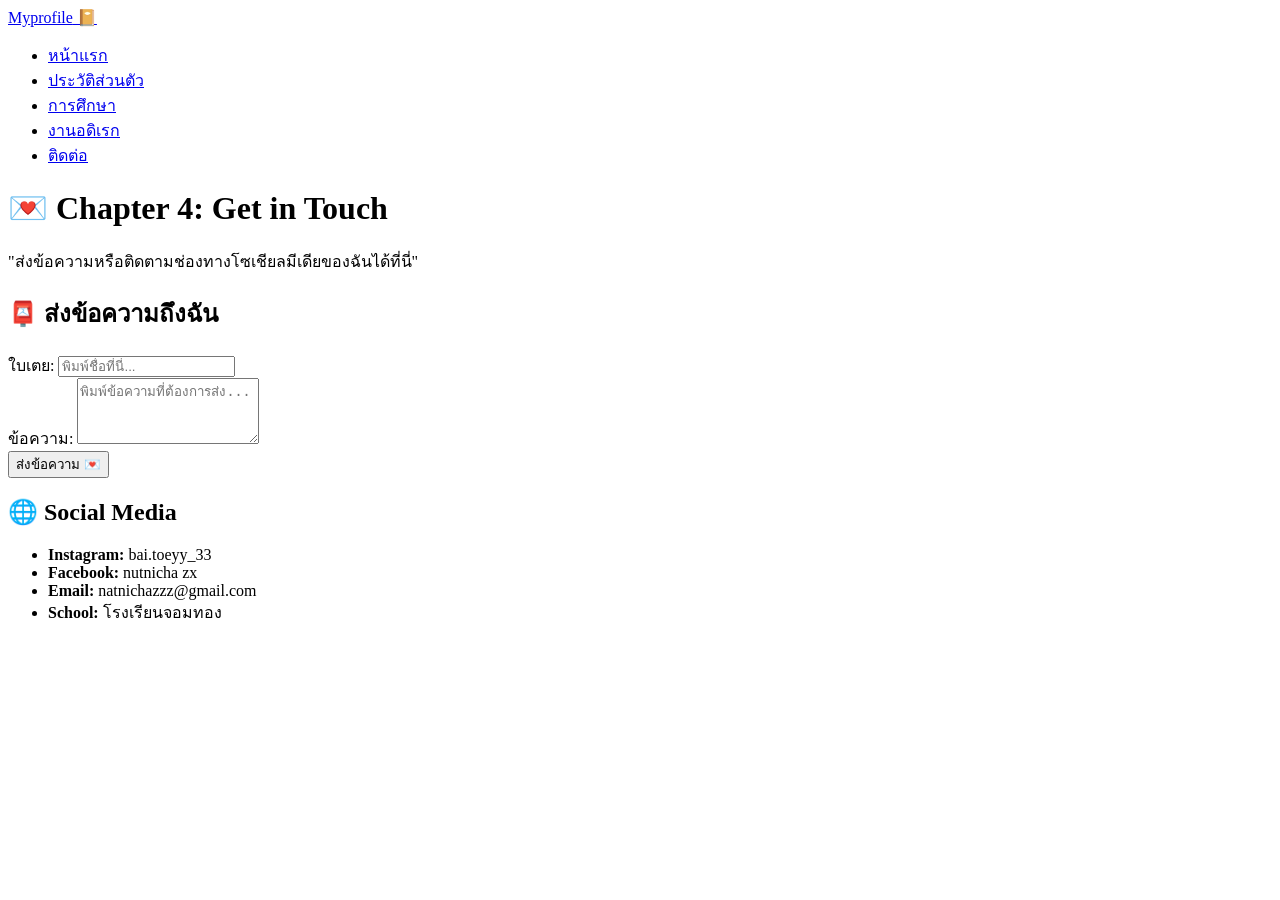
==== commit 9e1d19e6: "Update contact.html" ====
--- a/contact.html
+++ b/contact.html
@@ -15,7 +15,7 @@
         <nav class="scrapbook-nav">
             <div class="washi-tape tape-nav-top"></div>
             <div class="nav-container">
-                <a href="index.html" class="logo">My<span>Journal</span> 📔</a>
+                <a href="index.html" class="logo">My<span>profile</span> 📔</a>
                 <ul class="nav-links">
                     <li><a href="index.html">หน้าแรก</a></li>
                     <li><a href="profile.html">ประวัติส่วนตัว</a></li>
@@ -39,7 +39,7 @@
                 <h2 class="section-title">📮 ส่งข้อความถึงฉัน</h2>
                 <form class="contact-form" onsubmit="event.preventDefault(); alert('ขอบคุณสำหรับข้อความ!');">
                     <div class="form-group">
-                        <label for="name">ชื่อของคุณ:</label>
+                        <label for="name">ใบเตย:</label>
                         <input type="text" id="name" placeholder="พิมพ์ชื่อที่นี่..." required>
                     </div>
                     <div class="form-group">
@@ -54,10 +54,10 @@
                 <div class="washi-tape tape-top-center"></div>
                 <h2 class="section-title">🌐 Social Media</h2>
                 <ul class="info-journal-list">
-                    <li><strong>Instagram:</strong> @myjournal.student</li>
-                    <li><strong>Facebook:</strong> Student Portfolio M.3</li>
-                    <li><strong>Email:</strong> student@example.com</li>
-                    <li><strong>School:</strong> โรงเรียนตัวอย่างวิทยา</li>
+                    <li><strong>Instagram:</strong> bai.toeyy_33</li>
+                    <li><strong>Facebook:</strong> nutnicha zx</li>
+                    <li><strong>Email:</strong> natnichazzz@gmail.com</li>
+                    <li><strong>School:</strong> โรงเรียนจอมทอง</li>
                 </ul>
             </article>
         </section>
--- a/style.css
+++ b/style.css
@@ -1,398 +1,18 @@
-/* =========================================
-   1. DESIGN SYSTEM & VARIABLES
-   ========================================= */
-:root {
-    /* Color Palette */
-    --sage-green: #93A682;
-    --white: #FFFFFF;
-    --cream: #FAF7F2;
-    --light-pink: #F7C6D0;
-    --sky-blue: #B3D8E8;
-    --mustard-yellow: #F4D35E;
-    --light-lavender: #E2D4F0;
-    --soft-brown: #C39B75;
-    --text-dark: #3A3A3A;
-    --text-muted: #666666;
+.panel {
+    padding: 30px;
+    background: rgba(255,255,255,.9);
 
-    /* Typography */
-    --font-heading: 'Itim', cursive;
-    --font-handwritten: 'Kalam', cursive;
-    --font-body: 'Mitr', sans-serif;
+    border: 2px solid #ffb3c7;
+    border-radius: 26px;
 
-    /* Shadows & Transitions */
-    --shadow-soft: 0 8px 24px rgba(0, 0, 0, 0.05);
-    --shadow-polaroid: 4px 12px 30px rgba(0, 0, 0, 0.08);
-    --transition-smooth: all 0.3s cubic-bezier(0.25, 0.8, 0.25, 1);
+    box-shadow: var(--shadow);
+
+    transform-style: preserve-3d;
+    transition: transform .15s ease,
+                box-shadow .3s ease;
+
+    will-change: transform;
 }
-
-/* Base Reset */
-* {
-    margin: 0;
-    padding: 0;
-    box-sizing: border-box;
-}
-
-body {
-    font-family: var(--font-body);
-    color: var(--text-dark);
-    background-color: var(--cream);
-    min-height: 100vh;
-    overflow-x: hidden;
-    position: relative;
-    line-height: 1.6;
-}
-
-/* =========================================
-   2. BACKGROUND LAYERS
-   ========================================= */
-.bg-paper-texture {
-    position: fixed;
-    top: 0; left: 0; width: 100%; height: 100%;
-    z-index: -3;
-    pointer-events: none;
-    background-image: radial-gradient(var(--soft-brown) 0.6px, transparent 0.6px);
-    background-size: 24px 24px;
-    opacity: 0.18;
-}
-
-.bg-soft-gradient {
-    position: fixed;
-    top: 0; left: 0; width: 100%; height: 100%;
-    z-index: -2;
-    pointer-events: none;
-    background: linear-gradient(135deg, var(--sky-blue), var(--light-pink), var(--cream), var(--light-lavender));
-    background-size: 300% 300%;
-    animation: gradientFlow 18s ease infinite;
-    opacity: 0.35;
-}
-
-@keyframes gradientFlow {
-    0% { background-position: 0% 50%; }
-    50% { background-position: 100% 50%; }
-    100% { background-position: 0% 50%; }
-}
-
-.bg-decorations {
-    position: fixed;
-    top: 0; left: 0; width: 100%; height: 100%;
-    z-index: -1;
-    pointer-events: none;
-}
-
-.floating-doodle {
-    position: absolute;
-    font-size: 2rem;
-    opacity: 0.6;
-    animation: floatAnimation 5s ease-in-out infinite alternate;
-}
-
-@keyframes floatAnimation {
-    from { transform: translateY(0) rotate(-5deg); }
-    to { transform: translateY(-12px) rotate(8deg); }
-}
-
-/* =========================================
-   3. NAVIGATION (SCRAPBOOK STYLE)
-   ========================================= */
-.navbar-wrapper {
-    position: sticky;
-    top: 15px;
-    z-index: 100;
-    padding: 0 20px;
-}
-
-.scrapbook-nav {
-    max-width: 960px;
-    margin: 0 auto;
-    background: var(--white);
-    border: 2px solid #EAE5DC;
-    border-radius: 50px;
-    padding: 12px 28px;
-    box-shadow: var(--shadow-soft);
-    position: relative;
-    transform: rotate(-0.4deg);
-}
-
-.nav-container {
-    display: flex;
-    justify-content: space-between;
-    align-items: center;
-}
-
-.logo {
-    font-family: var(--font-heading);
-    font-size: 1.8rem;
-    color: var(--sage-green);
-    text-decoration: none;
-}
-
-.logo span { color: var(--text-dark); }
-
-.nav-links {
-    display: flex;
-    list-style: none;
-    gap: 12px;
-}
-
-.nav-links a {
-    text-decoration: none;
-    color: var(--text-dark);
-    font-size: 0.95rem;
-    font-weight: 400;
-    padding: 6px 16px;
-    border-radius: 20px;
-    transition: var(--transition-smooth);
-}
-
-.nav-links a:hover,
-.nav-links a.active {
-    background-color: var(--light-pink);
-    color: #5A2A35;
-    font-weight: 500;
-}
-
-/* =========================================
-   4. DECORATIVE ELEMENTS (TAPE, STICKERS)
-   ========================================= */
-.washi-tape {
-    position: absolute;
-    height: 22px;
-    background: rgba(247, 198, 208, 0.75);
-    box-shadow: 0 1px 4px rgba(0,0,0,0.06);
-    backdrop-filter: blur(2px);
-    z-index: 10;
-    border-radius: 2px;
-}
-
-.tape-nav-top { width: 100px; top: -10px; left: 50%; transform: translateX(-50%) rotate(-1deg); background: rgba(147, 166, 130, 0.6); }
-.tape-corner-left { width: 85px; top: -10px; left: -15px; transform: rotate(-35deg); background: rgba(179, 216, 232, 0.8); }
-.tape-top-center { width: 110px; top: -12px; left: 50%; transform: translateX(-50%) rotate(2deg); background: rgba(244, 211, 94, 0.8); }
-.tape-mini { width: 55px; top: -8px; left: 50%; transform: translateX(-50%) rotate(-2deg); background: rgba(226, 212, 240, 0.8); }
-
-.paper-clip {
-    position: absolute;
-    top: -15px; right: 30px;
-    font-size: 1.8rem;
-    transform: rotate(15deg);
-}
-
-.sticker {
-    position: absolute;
-    font-size: 2rem;
-    filter: drop-shadow(2px 4px 3px rgba(0,0,0,0.12));
-    transition: var(--transition-smooth);
-}
-
-.sticker:hover { transform: scale(1.25) rotate(12deg); }
-.sticker-star { top: -15px; right: -12px; }
-.sticker-heart { bottom: -12px; left: -12px; }
-
-/* =========================================
-   5. LAYOUT & CARDS
-   ========================================= */
-.container {
-    max-width: 960px;
-    margin: 40px auto;
-    padding: 0 20px;
-}
-
-.hero-section {
-    display: grid;
-    grid-template-columns: 1.2fr 0.8fr;
-    gap: 35px;
-    align-items: center;
-}
-
-.paper-card {
-    background: var(--white);
-    border: 2px dashed var(--sage-green);
-    border-radius: 24px;
-    padding: 40px;
-    position: relative;
-    box-shadow: var(--shadow-soft);
-}
-
-.mini-label {
-    font-family: var(--font-heading);
-    font-size: 0.85rem;
-    letter-spacing: 1px;
-    color: var(--soft-brown);
-    background: var(--cream);
-    padding: 3px 10px;
-    border-radius: 10px;
-    display: inline-block;
-    margin-bottom: 12px;
-}
-
-.greeting {
-    font-family: var(--font-heading);
-    font-size: 2.2rem;
-    color: var(--sage-green);
-    margin-bottom: 8px;
-    line-height: 1.2;
-}
-
-.highlight-badge {
-    font-family: var(--font-heading);
-    font-size: 1.25rem;
-    display: inline-block;
-    background: var(--mustard-yellow);
-    color: var(--text-dark);
-    padding: 2px 14px;
-    border-radius: 12px;
-    margin-bottom: 18px;
-    font-weight: normal;
-}
-
-.intro-text {
-    color: var(--text-muted);
-    font-size: 0.98rem;
-    margin-bottom: 20px;
-}
-
-.handwritten {
-    font-family: var(--font-handwritten);
-    font-size: 1.2rem;
-    color: var(--soft-brown);
-    margin-bottom: 28px;
-}
-
-.cta-group {
-    display: flex;
-    gap: 12px;
-    flex-wrap: wrap;
-}
-
-.journal-btn {
-    text-decoration: none;
-    padding: 10px 22px;
-    border-radius: 25px;
-    font-family: var(--font-body);
-    font-size: 0.95rem;
-    transition: var(--transition-smooth);
-    display: inline-block;
-}
-
-.primary-btn {
-    background: var(--sage-green);
-    color: var(--white);
-    box-shadow: 0 4px 12px rgba(147, 166, 130, 0.35);
-}
-
-.primary-btn:hover {
-    background: #7E926F;
-    transform: translateY(-2deg);
-}
-
-.secondary-btn {
-    background: var(--cream);
-    color: var(--text-dark);
-    border: 1px solid #E0D9CC;
-}
-
-.secondary-btn:hover {
-    background: var(--light-pink);
-    border-color: var(--light-pink);
-    transform: translateY(-2deg);
-}
-
-/* Polaroid Frame */
-.polaroid-wrapper {
-    display: flex;
-    justify-content: center;
-}
-
-.polaroid-frame {
-    background: var(--white);
-    padding: 16px 16px 36px 16px;
-    border-radius: 18px;
-    border: 2px solid #EAE5DC;
-    box-shadow: var(--shadow-polaroid);
-    transform: rotate(2.5deg);
-    position: relative;
-    max-width: 320px;
-    width: 100%;
-    transition: var(--transition-smooth);
-}
-
-.polaroid-frame:hover {
-    transform: rotate(0deg) scale(1.02);
-}
-
-.img-container img {
-    width: 100%;
-    height: 320px;
-    object-fit: cover;
-    border-radius: 12px;
-    display: block;
-}
-
-.polaroid-caption {
-    font-family: var(--font-handwritten);
-    text-align: center;
-    margin-top: 14px;
-    font-size: 1.3rem;
-    color: var(--text-dark);
-}
-
-/* Music Widget */
-.paper-card-sm {
-    position: fixed;
-    bottom: 20px; left: 20px;
-    background: var(--white);
-    border: 1px solid #EAE5DC;
-    padding: 10px 18px;
-    border-radius: 30px;
-    box-shadow: var(--shadow-soft);
-    z-index: 90;
-    transform: rotate(-2deg);
-}
-
-.music-toggle-btn {
-    background: none;
-    border: none;
-    font-family: var(--font-heading);
-    font-size: 0.95rem;
-    cursor: pointer;
-    color: var(--text-dark);
-    display: flex;
-    align-items: center;
-    gap: 6px;
-}
-
-/* =========================================
-   6. RESPONSIVE DESIGN (UI/UX)
-   ========================================= */
-@media (max-width: 768px) {
-    .hero-section {
-        grid-template-columns: 1fr;
-    }
-
-    .nav-container {
-        flex-direction: column;
-        gap: 12px;
-    }
-
-    .nav-links {
-        flex-wrap: wrap;
-        justify-content: center;
-    }
-
-    .scrapbook-nav {
-        border-radius: 24px;
-        transform: rotate(0deg);
-    }
-
-    .paper-card {
-        padding: 28px 20px;
-    }
-
-    .greeting {
-        font-size: 1.8rem;
-    }
-
-    .paper-card-sm {
-        bottom: 12px; left: 12px;
-        transform: scale(0.9);
-    }
-}
+transform-style: preserve-3d;
+transition: transform .15s ease, box-shadow .3s ease;
+will-change: transform;
